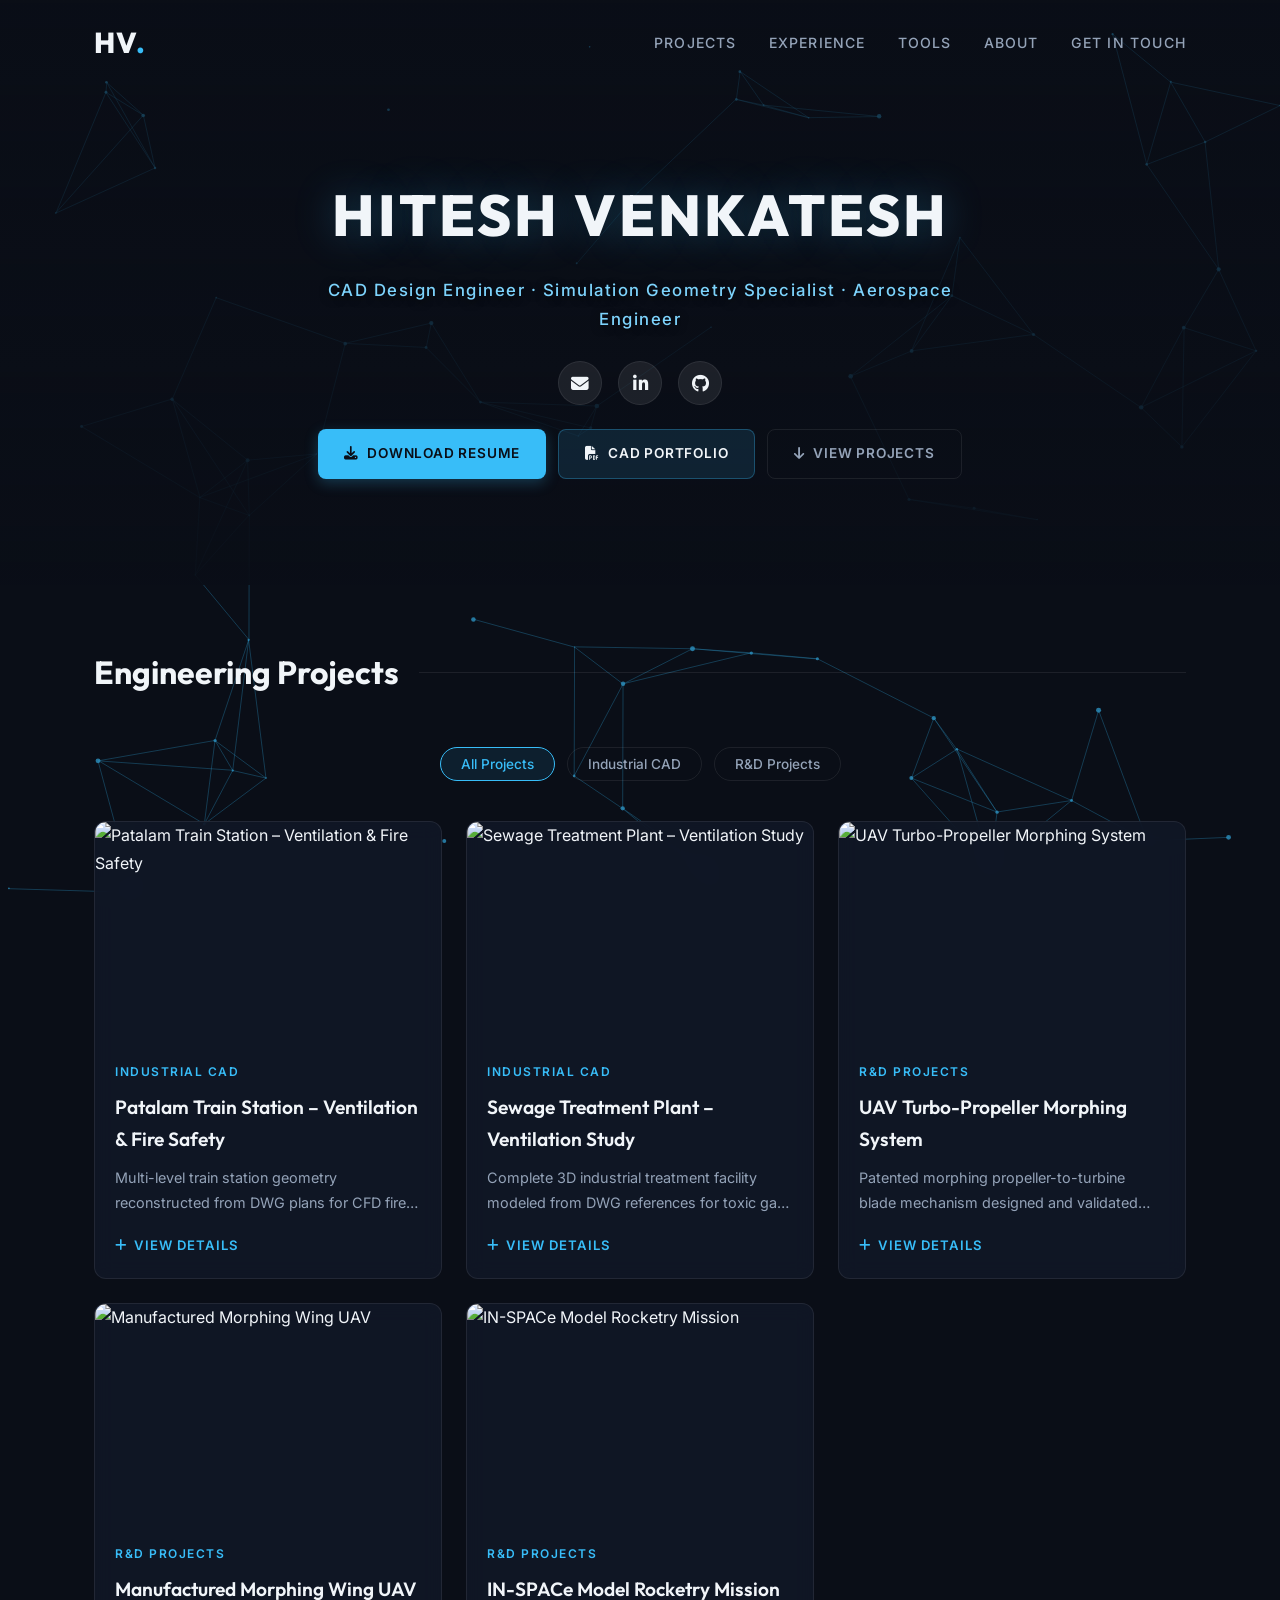
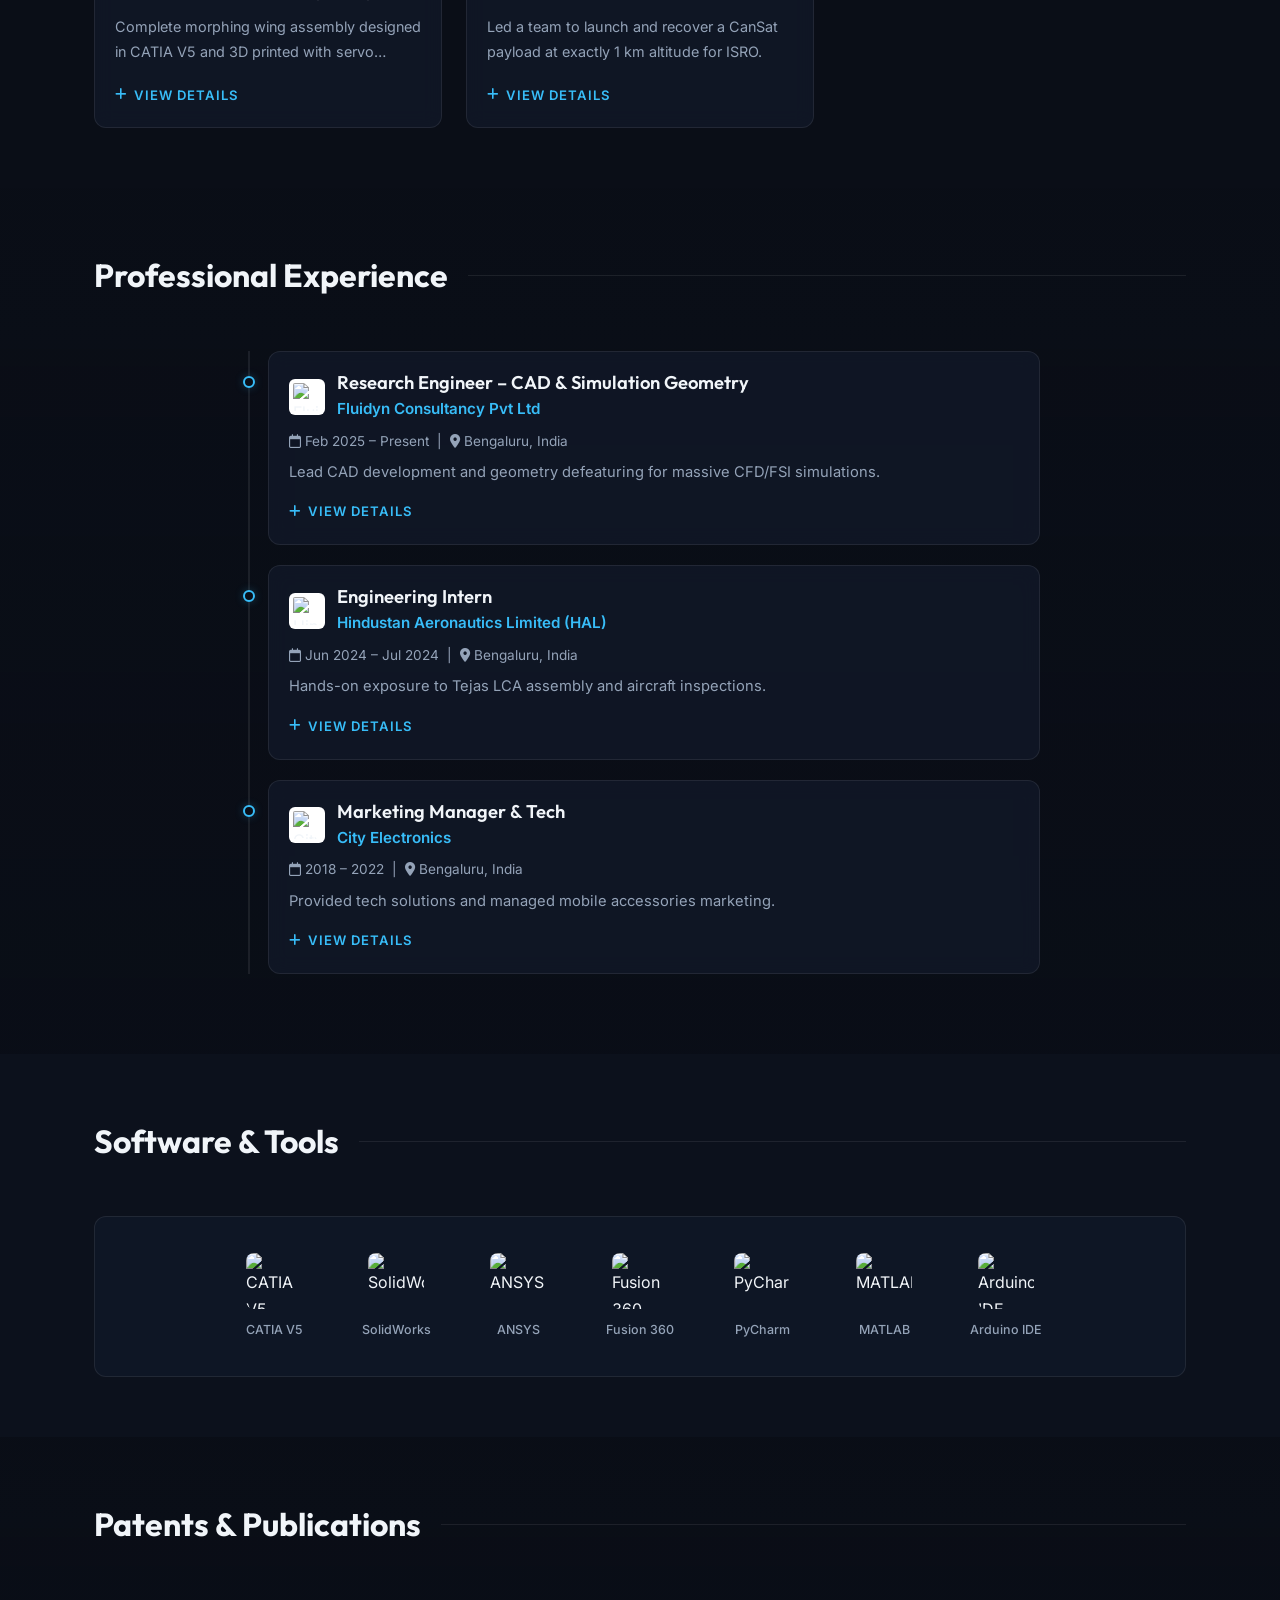
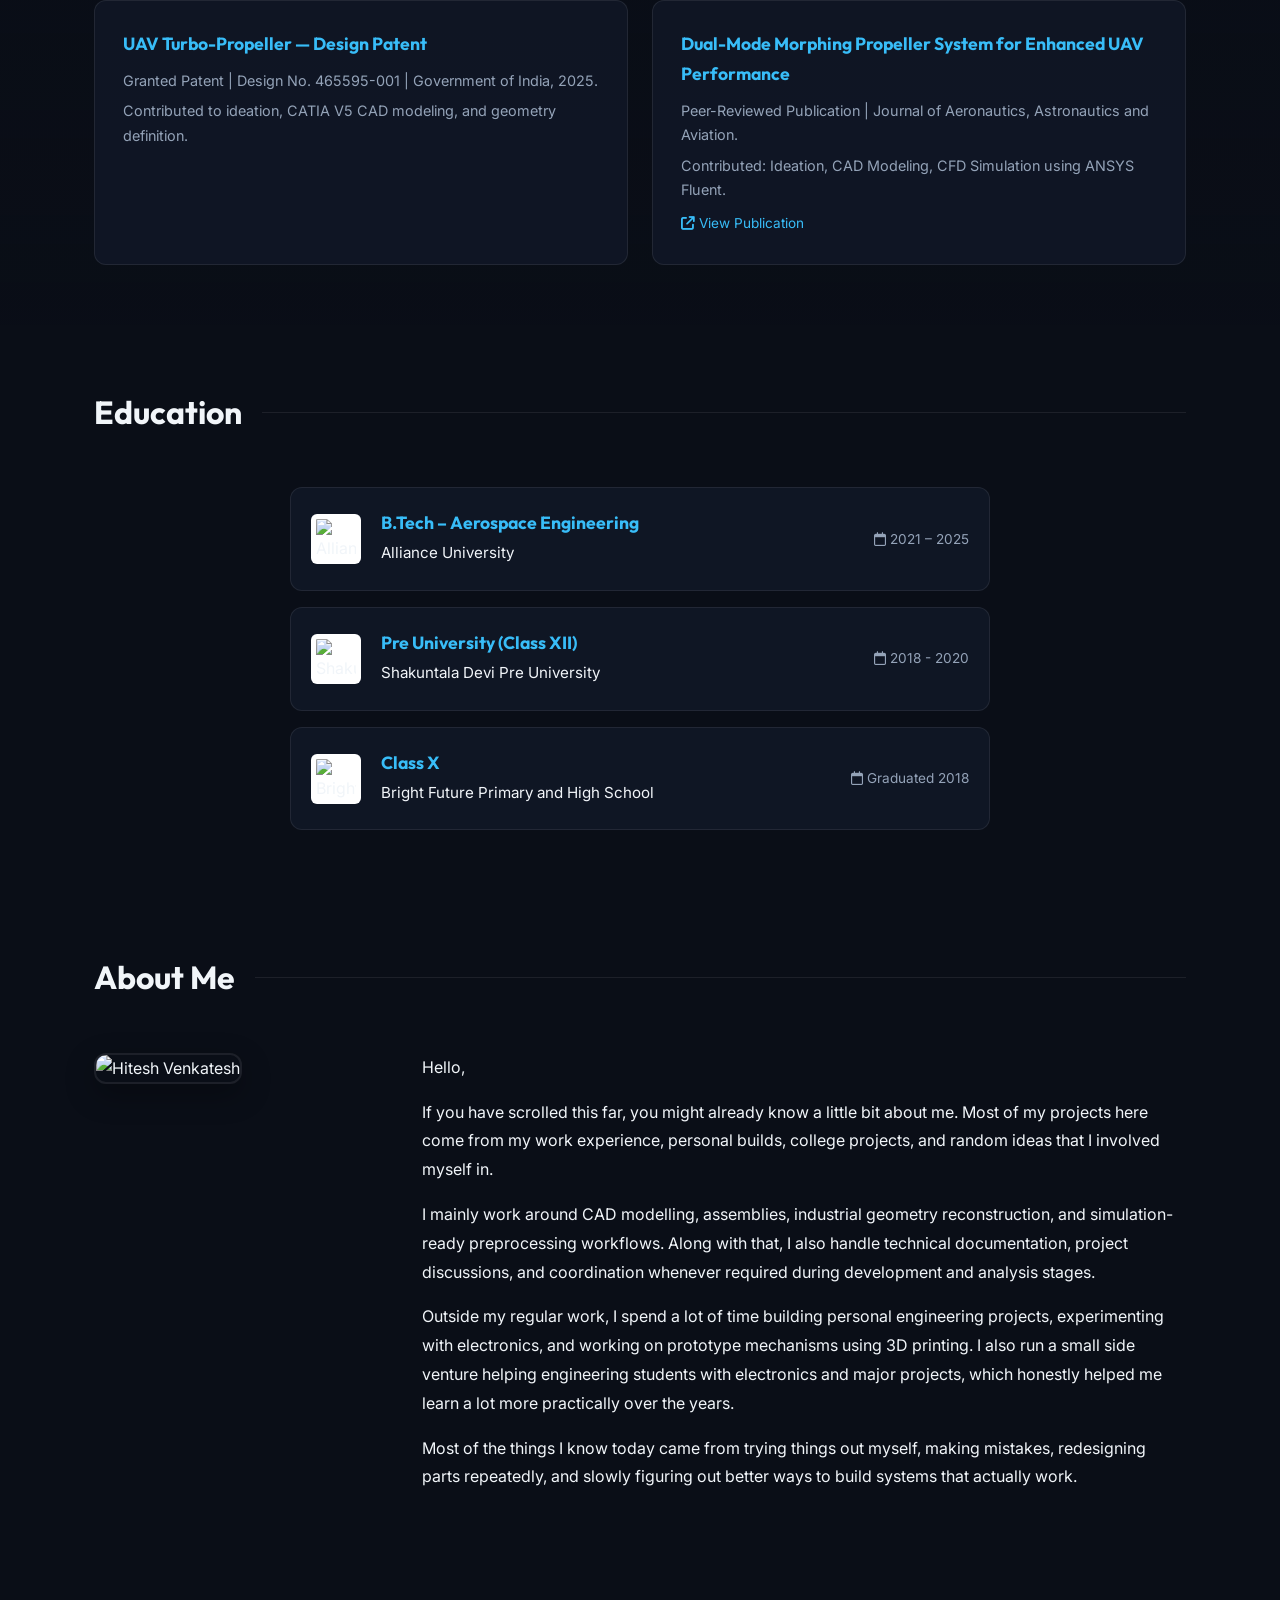
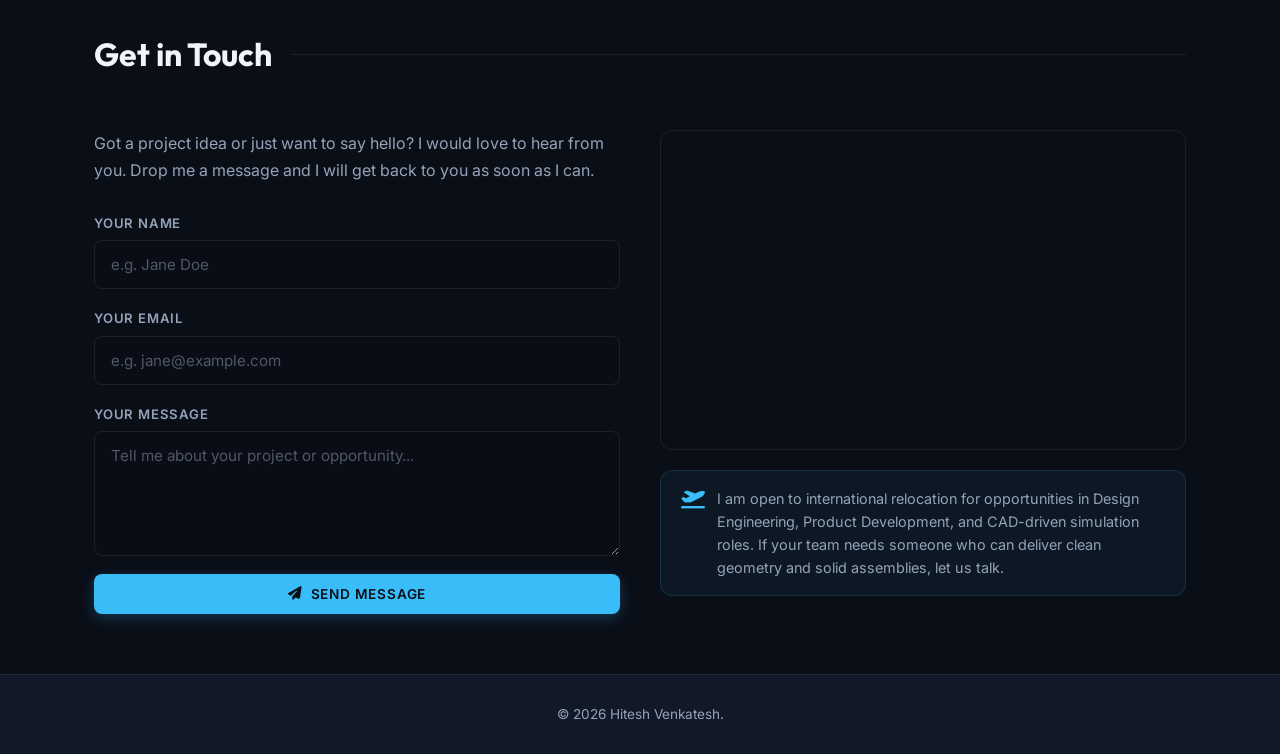
==== cad-designer/index.html @ 83f5efe5 "Add files via upload" ====
<!DOCTYPE html>
<html lang="en">

<head>
    <meta charset="UTF-8">
    <meta name="viewport" content="width=device-width, initial-scale=1.0">
    <title>Hitesh Venkatesh | CAD Design Engineer Portfolio</title>
    <meta name="description"
        content="Portfolio of Hitesh Venkatesh — CAD Design Engineer specializing in simulation-ready geometry, CATIA V5 assembly modeling, and industrial CFD preparation.">
    <link rel="preconnect" href="https://fonts.googleapis.com">
    <link rel="preconnect" href="https://fonts.gstatic.com" crossorigin>
    <link
        href="https://fonts.googleapis.com/css2?family=Inter:wght@300;400;500;600;700;800&family=Outfit:wght@400;500;600;700;800&display=swap"
        rel="stylesheet">
    <link rel="stylesheet" href="https://cdnjs.cloudflare.com/ajax/libs/font-awesome/6.5.1/css/all.min.css">
    <link rel="stylesheet" href="css/styles.css?v=4">
</head>

<body>
    <canvas id="particles-canvas"
        style="position: fixed; top: 0; left: 0; width: 100%; height: 100%; z-index: 0; pointer-events: none;"></canvas>

    <!-- ═══════════════ NAVIGATION ═══════════════ -->
    <nav class="navbar" id="navbar">
        <div class="nav-container">
            <a href="#" class="logo">HV<span class="logo-dot">.</span></a>
            <ul class="nav-links" id="nav-links">
                <li><a href="#projects">Projects</a></li>
                <li><a href="#experience">Experience</a></li>
                <li><a href="#tools">Tools</a></li>
                <li><a href="#about">About</a></li>
                <li><a href="#contact">Get in Touch</a></li>
            </ul>
            <button class="hamburger" id="hamburger" aria-label="Toggle navigation">
                <span></span>
                <span></span>
                <span></span>
            </button>
        </div>
    </nav>

    <!-- ═══════════════ HERO SECTION ═══════════════ -->
    <header class="hero" id="hero">
        <div class="hero-overlay"></div>
        <div class="hero-content">
            <h1 id="hero-name" class="hero-name">HITESH VENKATESH</h1>
            <p id="hero-roles" class="hero-roles"></p>

            <!-- Social Icon Buttons -->
            <div class="hero-icons">
                <a id="icon-email" href="#" class="icon-btn" title="Email me" aria-label="Send email">
                    <i class="fa-solid fa-envelope"></i>
                </a>
                <a id="icon-linkedin" href="#" target="_blank" class="icon-btn" title="LinkedIn"
                    aria-label="LinkedIn profile">
                    <i class="fa-brands fa-linkedin-in"></i>
                </a>
                <a id="icon-github" href="#" target="_blank" class="icon-btn" title="GitHub"
                    aria-label="GitHub profile">
                    <i class="fa-brands fa-github"></i>
                </a>
            </div>

            <!-- CTA Buttons -->
            <div class="hero-actions">
                <a id="btn-resume" href="#" target="_blank" class="btn btn-primary">
                    <i class="fa-solid fa-download"></i> Download Resume
                </a>
                <a id="btn-cad-portfolio" href="#" target="_blank" class="btn btn-secondary">
                    <i class="fa-solid fa-file-pdf"></i> CAD Portfolio
                </a>
                <a href="#projects" class="btn btn-ghost">
                    <i class="fa-solid fa-arrow-down"></i> View Projects
                </a>
            </div>
        </div>
    </header>

    <main>

        <!-- ═══════════════ PROJECTS SECTION ═══════════════ -->
        <section id="projects" class="section">
            <div class="container">
                <h2 class="section-heading">
                    <span class="heading-text">Engineering Projects</span>
                    <span class="heading-line"></span>
                </h2>

                <!-- Filter Buttons -->
                <div class="project-filters">
                    <button class="filter-btn active" data-filter="all">All Projects</button>
                    <button class="filter-btn" data-filter="Industrial CAD">Industrial CAD</button>
                    <button class="filter-btn" data-filter="R&D Projects">R&D Projects</button>
                </div>

                <div id="projects-grid" class="projects-grid">
                    <!-- Dynamically populated -->
                </div>
            </div>
        </section>

        <!-- ═══════════════ EXPERIENCE SECTION ═══════════════ -->
        <section id="experience" class="section parallax-section">
            <div class="parallax-overlay"></div>
            <div class="container relative-z">
                <h2 class="section-heading">
                    <span class="heading-text">Professional Experience</span>
                    <span class="heading-line"></span>
                </h2>
                <div id="experience-container" class="experience-list">
                    <!-- Dynamically populated -->
                </div>
            </div>
        </section>

        <!-- ═══════════════ SOFTWARE & TOOLS SECTION ═══════════════ -->
        <section id="tools" class="section section-alt">
            <div class="container">
                <h2 class="section-heading">
                    <span class="heading-text">Software & Tools</span>
                    <span class="heading-line"></span>
                </h2>
                <div id="tools-container" class="tools-bar">
                    <!-- Dynamically populated -->
                </div>
            </div>
        </section>

        <!-- ═══════════════ PATENTS SECTION ═══════════════ -->
        <section id="patents" class="section parallax-section">
            <div class="parallax-overlay"></div>
            <div class="container relative-z">
                <h2 class="section-heading">
                    <span class="heading-text">Patents & Publications</span>
                    <span class="heading-line"></span>
                </h2>
                <div id="patents-container" class="patents-grid">
                    <!-- Dynamically populated -->
                </div>
            </div>
        </section>



        <!-- ═══════════════ EDUCATION SECTION ═══════════════ -->
        <section id="education" class="section">
            <div class="container">
                <h2 class="section-heading">
                    <span class="heading-text">Education</span>
                    <span class="heading-line"></span>
                </h2>
                <div id="education-container" class="education-list">
                    <!-- Dynamically populated -->
                </div>
            </div>
        </section>

        <!-- ═══════════════ ABOUT ME SECTION ═══════════════ -->
        <section id="about" class="section parallax-section">
            <div class="parallax-overlay translucent-overlay"></div>
            <div class="container relative-z">
                <h2 class="section-heading">
                    <span class="heading-text">About Me</span>
                    <span class="heading-line"></span>
                </h2>
                <div class="about-grid">
                    <div class="about-image">
                        <img id="about-img" src="" alt="Hitesh Venkatesh">
                    </div>
                    <div class="about-text" id="about-text">
                        <!-- Dynamically populated -->
                    </div>
                </div>
            </div>
        </section>

        <!-- ═══════════════ GET IN TOUCH SECTION ═══════════════ -->
        <section id="contact" class="section">
            <div class="container">
                <h2 class="section-heading">
                    <span class="heading-text">Get in Touch</span>
                    <span class="heading-line"></span>
                </h2>
                <div class="contact-grid">
                    <!-- Left: Contact Form -->
                    <div class="contact-form-wrapper">
                        <p class="contact-intro">Got a project idea or just want to say hello? I would love to hear from
                            you. Drop me a message and I will get back to you as soon as I can.</p>
                        <form id="contact-form" class="contact-form" action="mailto:hitesh.v.hitu@gmail.com"
                            method="POST" enctype="text/plain">
                            <div class="form-group">
                                <label for="contact-name">Your Name</label>
                                <input type="text" id="contact-name" name="name" placeholder="e.g. Jane Doe" required>
                            </div>
                            <div class="form-group">
                                <label for="contact-email">Your Email</label>
                                <input type="email" id="contact-email" name="email" placeholder="e.g. jane@example.com"
                                    required>
                            </div>
                            <div class="form-group">
                                <label for="contact-message">Your Message</label>
                                <textarea id="contact-message" name="message" rows="5"
                                    placeholder="Tell me about your project or opportunity..." required></textarea>
                            </div>
                            <button type="submit" class="btn btn-primary btn-full" id="send-message-btn">
                                <i class="fa-solid fa-paper-plane"></i> Send Message
                            </button>
                        </form>
                    </div>

                    <!-- Right: Google Maps + Relocation Note -->
                    <div class="contact-map-wrapper">
                        <div class="map-container">
                            <iframe
                                src="https://www.google.com/maps/embed?pb=!1m18!1m12!1m3!1d124415.71962381284!2d77.5100062!3d12.9715987!2m3!1f0!2f0!3f0!3m2!1i1024!2i768!4f13.1!3m3!1m2!1s0x3bae1670c9b44e6d%3A0xf8dfc3e8517e4fe0!2sBengaluru%2C%20Karnataka!5e0!3m2!1sen!2sin!4v1700000000000!5m2!1sen!2sin"
                                width="100%" height="100%" style="border:0;" allowfullscreen="" loading="lazy"
                                referrerpolicy="no-referrer-when-downgrade" title="Location - Bengaluru, India">
                            </iframe>
                        </div>
                        <div class="relocation-note">
                            <i class="fa-solid fa-plane-departure"></i>
                            <p>I am open to international relocation for opportunities in Design Engineering, Product
                                Development, and CAD-driven simulation roles. If your team needs someone who can deliver
                                clean geometry and solid assemblies, let us talk.</p>
                        </div>
                    </div>
                </div>
            </div>
        </section>
    </main>

    <!-- ═══════════════ FOOTER ═══════════════ -->
    <footer>
        <div class="container footer-inner">
            <p>&copy; <span id="current-year"></span> Hitesh Venkatesh.</p>
        </div>
    </footer>

    <!-- ═══════════════ PROJECT MODAL ═══════════════ -->
    <div id="project-modal" class="modal">
        <div class="modal-content">
            <button class="modal-close" id="modal-close" aria-label="Close modal">&times;</button>
            <div id="modal-body">
                <!-- Dynamically populated -->
            </div>
        </div>
    </div>

    <!-- ═══════════════ VIDEO PLAYER MODAL ═══════════════ -->
    <div id="video-player-modal" class="modal" style="z-index: 3000;">
        <div class="modal-content" style="padding: 0; background: transparent; border: none; max-width: 1000px; box-shadow: none;">
            <button class="modal-close" id="video-modal-close" aria-label="Close video" style="top: -40px; right: 0; color: #fff; z-index: 100;">&times;</button>
            <div style="position: relative; width: 100%; border-radius: 12px; overflow: hidden; background: #000; box-shadow: 0 25px 50px rgba(0,0,0,0.5);">
                <div id="video-caption-overlay" style="position: absolute; top: 0; left: 0; width: 100%; padding: 20px; background: linear-gradient(180deg, rgba(0,0,0,0.8) 0%, transparent 100%); color: #fff; font-family: var(--font-heading); font-size: 1.1rem; z-index: 10; text-align: center; pointer-events: none;"></div>
                <div id="video-modal-body" style="position: relative; width: 100%; padding-bottom: 56.25%;">
                    <!-- Dynamically populated iframe -->
                </div>
            </div>
        </div>
    </div>

    <!-- Scripts -->
    <script src="js/data.js?v=4"></script>
    <script src="js/animation.js?v=4"></script>
    <script src="js/app.js?v=4"></script>
</body>

</html>
---- cad-designer/css/styles.css ----
:root {
    --bg-primary: #0a0e17;
    --bg-secondary: #111827;
    --bg-card: rgba(17, 24, 39, 0.85);
    --border: rgba(255, 255, 255, 0.08);
    --border-hover: rgba(56, 189, 248, 0.4);
    --accent: #38bdf8;
    --accent-light: #7dd3fc;
    --accent-glow: rgba(56, 189, 248, 0.25);
    --text-primary: #f1f5f9;
    --text-secondary: #94a3b8;
    --font-heading: 'Outfit', sans-serif;
    --font-body: 'Inter', sans-serif;
    --radius: 12px;
    --transition: all 0.3s cubic-bezier(0.25, 0.8, 0.25, 1);
}

*, *::before, *::after { margin: 0; padding: 0; box-sizing: border-box; }
html { scroll-behavior: smooth; }

body {
    background: var(--bg-primary);
    color: var(--text-primary);
    font-family: var(--font-body);
    line-height: 1.7;
    overflow-x: hidden;
}

.container { max-width: 1140px; margin: 0 auto; padding: 0 24px; }

/* ── NAVBAR ── */
.navbar {
    position: fixed; top: 0; width: 100%; z-index: 1000;
    padding: 18px 0; transition: var(--transition);
}
.navbar.scrolled {
    background: rgba(10, 14, 23, 0.92);
    backdrop-filter: blur(14px);
    border-bottom: 1px solid var(--border);
    padding: 12px 0;
}
.nav-container {
    display: flex; justify-content: space-between; align-items: center;
    max-width: 1140px; margin: 0 auto; padding: 0 24px;
}
.logo {
    font-family: var(--font-heading); font-size: 1.8rem; font-weight: 800;
    color: var(--text-primary); text-decoration: none; letter-spacing: 1px;
}
.logo-dot { color: var(--accent); }
.nav-links {
    display: flex; list-style: none; gap: 32px;
}
.nav-links a {
    color: var(--text-secondary); text-decoration: none; font-size: 0.88rem;
    font-weight: 500; text-transform: uppercase; letter-spacing: 1.2px;
    transition: var(--transition); position: relative;
}
.nav-links a::after {
    content: ''; position: absolute; bottom: -4px; left: 0;
    width: 0; height: 2px; background: var(--accent); transition: var(--transition);
}
.nav-links a:hover { color: var(--accent); }
.nav-links a:hover::after { width: 100%; }

.hamburger {
    display: none; cursor: pointer; background: none; border: none;
    width: 28px; height: 20px; position: relative; z-index: 1001;
}
.hamburger span {
    display: block; width: 100%; height: 2px; background: var(--text-primary);
    position: absolute; left: 0; transition: var(--transition);
}
.hamburger span:nth-child(1) { top: 0; }
.hamburger span:nth-child(2) { top: 50%; transform: translateY(-50%); }
.hamburger span:nth-child(3) { bottom: 0; }
.hamburger.active span:nth-child(1) { top: 50%; transform: translateY(-50%) rotate(45deg); }
.hamburger.active span:nth-child(2) { opacity: 0; }
.hamburger.active span:nth-child(3) { bottom: 50%; transform: translateY(50%) rotate(-45deg); }

/* ── HERO ── */
.hero {
    min-height: 65vh; display: flex; align-items: center; justify-content: center;
    text-align: center; position: relative; padding-top: 60px;
    background-size: cover; background-position: center; background-attachment: fixed;
}
.hero-overlay {
    position: absolute; inset: 0;
    background: linear-gradient(180deg, rgba(10,14,23,0.5) 0%, rgba(10,14,23,0.95) 100%);
    z-index: 1;
}
.hero-content {
    position: relative; z-index: 10; max-width: 720px; padding: 0 24px;
}
.hero-name {
    font-family: var(--font-heading); font-size: 3.6rem; font-weight: 800;
    letter-spacing: 3px; margin-bottom: 12px;
    text-shadow: 0 0 40px rgba(56, 189, 248, 0.3);
}
.hero-roles {
    font-size: 1.05rem; color: var(--accent-light); font-weight: 500;
    letter-spacing: 1.5px; margin-bottom: 28px;
    text-shadow: 0 2px 8px rgba(0,0,0,0.6);
}

/* Hero Icon Buttons */
.hero-icons { display: flex; justify-content: center; gap: 16px; margin-bottom: 24px; }
.icon-btn {
    width: 44px; height: 44px; border-radius: 50%;
    display: flex; align-items: center; justify-content: center;
    background: rgba(255,255,255,0.08); border: 1px solid var(--border);
    color: var(--text-primary); font-size: 1.1rem;
    text-decoration: none; transition: var(--transition);
}
.icon-btn:hover {
    background: var(--accent); color: var(--bg-primary);
    border-color: var(--accent); transform: translateY(-3px);
    box-shadow: 0 8px 20px var(--accent-glow);
}

/* Hero CTA Buttons */
.hero-actions { display: flex; justify-content: center; gap: 12px; flex-wrap: wrap; }

.btn {
    display: inline-flex; align-items: center; gap: 8px;
    padding: 12px 26px; border-radius: 8px; font-family: var(--font-body);
    font-size: 0.85rem; font-weight: 600; text-decoration: none;
    text-transform: uppercase; letter-spacing: 0.8px;
    transition: var(--transition); cursor: pointer; border: none;
}
.btn-primary {
    background: var(--accent); color: var(--bg-primary);
    box-shadow: 0 4px 14px var(--accent-glow);
}
.btn-primary:hover {
    background: var(--accent-light); transform: translateY(-2px);
    box-shadow: 0 8px 24px var(--accent-glow);
}
.btn-secondary {
    background: rgba(56,189,248,0.12); color: var(--text-primary);
    border: 1px solid rgba(56,189,248,0.3);
}
.btn-secondary:hover {
    background: rgba(56,189,248,0.25); border-color: var(--accent);
    transform: translateY(-2px);
}
.btn-ghost {
    background: transparent; color: var(--text-secondary);
    border: 1px solid var(--border);
}
.btn-ghost:hover {
    border-color: var(--accent); color: var(--accent);
    transform: translateY(-2px);
}
.btn-full { width: 100%; justify-content: center; }

/* ── SECTIONS ── */
.section { padding: 60px 0; position: relative; }
.section-alt { background: rgba(17, 24, 39, 0.4); }

.parallax-section {
    background-size: cover;
    background-position: center;
    background-attachment: fixed;
}
.parallax-overlay {
    position: absolute; inset: 0;
    background: linear-gradient(180deg, rgba(10,14,23,0.75) 0%, rgba(10,14,23,0.95) 100%);
    z-index: 1;
}
.translucent-overlay {
    background: linear-gradient(180deg, rgba(10,14,23,0.3) 0%, rgba(10,14,23,0.8) 100%);
}
.relative-z {
    position: relative; z-index: 10;
}

.section-heading {
    display: flex; align-items: center; gap: 20px;
    margin-bottom: 48px; font-family: var(--font-heading);
}
.heading-text {
    font-size: 2rem; font-weight: 700; white-space: nowrap;
    color: var(--text-primary);
}
.heading-line {
    flex: 1; height: 1px; background: var(--border);
}

.sub-heading {
    font-family: var(--font-heading); font-size: 1.3rem; font-weight: 600;
    margin: 48px 0 24px; color: var(--text-secondary);
}

/* ── PROJECTS ── */
.project-filters {
    display: flex; justify-content: center; gap: 12px;
    margin-bottom: 40px; flex-wrap: wrap;
}
.filter-btn {
    background: transparent; border: 1px solid var(--border);
    color: var(--text-secondary); padding: 8px 20px; border-radius: 24px;
    cursor: pointer; transition: var(--transition);
    font-family: var(--font-body); font-size: 0.85rem; font-weight: 500;
}
.filter-btn.active, .filter-btn:hover {
    background: rgba(56,189,248,0.1); border-color: var(--accent);
    color: var(--accent);
}

.projects-grid {
    display: grid; grid-template-columns: repeat(auto-fill, minmax(340px, 1fr));
    gap: 24px;
}

.project-card {
    background: var(--bg-card); backdrop-filter: blur(10px);
    border: 1px solid var(--border); border-radius: var(--radius);
    overflow: hidden; cursor: pointer; transition: var(--transition);
}
.project-card:hover {
    transform: translateY(-8px); border-color: var(--border-hover);
    box-shadow: 0 20px 40px rgba(0,0,0,0.3);
}
.project-thumb {
    width: 100%; height: 220px; overflow: hidden;
}
.project-thumb img {
    width: 100%; height: 100%; object-fit: cover;
    transition: transform 0.5s ease;
}
.project-card:hover .project-thumb img { transform: scale(1.08); }

.project-info { padding: 20px; }
.project-category {
    font-size: 0.75rem; color: var(--accent); text-transform: uppercase;
    letter-spacing: 1.5px; font-weight: 600; margin-bottom: 8px;
}
.project-title {
    font-family: var(--font-heading); font-size: 1.2rem; font-weight: 600;
    margin-bottom: 10px; color: var(--text-primary);
}
.project-short-desc {
    font-size: 0.9rem; color: var(--text-secondary); margin-bottom: 16px;
    display: -webkit-box; -webkit-line-clamp: 2;
    -webkit-box-orient: vertical; overflow: hidden;
}
.project-view-btn {
    display: inline-flex; align-items: center; gap: 6px;
    color: var(--accent); font-size: 0.82rem; font-weight: 600;
    text-transform: uppercase; letter-spacing: 1px;
    transition: var(--transition);
}
.project-card:hover .project-view-btn { gap: 10px; }

/* ── EXPERIENCE ── */
.experience-list { max-width: 800px; margin: 0 auto; position: relative; padding-left: 28px; }
.experience-list::before {
    content: ''; position: absolute; left: 8px; top: 0;
    height: 100%; width: 2px; background: var(--border);
}

.exp-item {
    position: relative; margin-bottom: 20px;
    background: var(--bg-card); backdrop-filter: blur(10px);
    border: 1px solid var(--border); border-radius: var(--radius);
    padding: 20px; transition: var(--transition);
}
.exp-item:hover { border-color: var(--border-hover); }
.exp-item::before {
    content: ''; position: absolute; left: -26px; top: 24px;
    width: 12px; height: 12px; border-radius: 50%;
    background: var(--bg-primary); border: 2px solid var(--accent);
    box-shadow: 0 0 8px var(--accent-glow);
}

.exp-header { display: flex; align-items: center; gap: 12px; margin-bottom: 8px; }
.exp-logo {
    width: 36px; height: 36px; border-radius: 6px; object-fit: contain;
    background: #fff; padding: 3px; border: 1px solid var(--border); flex-shrink: 0;
}
.exp-role {
    font-family: var(--font-heading); font-size: 1.15rem; font-weight: 600;
    color: var(--text-primary); margin-bottom: 2px; line-height: 1.2;
}
.exp-company { color: var(--accent); font-weight: 600; font-size: 0.95rem; }
.exp-meta {
    font-size: 0.85rem; color: var(--text-secondary); margin-bottom: 8px;
}
.exp-desc {
    font-size: 0.92rem; color: var(--text-secondary); line-height: 1.6;
    margin-bottom: 8px;
    display: -webkit-box; -webkit-line-clamp: 2;
    -webkit-box-orient: vertical; overflow: hidden;
}
.exp-view-btn {
    display: inline-flex; align-items: center; gap: 6px;
    color: var(--accent); font-size: 0.82rem; font-weight: 600;
    text-transform: uppercase; letter-spacing: 1px;
    transition: var(--transition); cursor: pointer;
    margin-top: 8px;
}
.exp-item:hover .exp-view-btn { gap: 10px; }
.exp-responsibilities { list-style: none; }
.exp-responsibilities li {
    position: relative; padding-left: 18px; margin-bottom: 6px;
    font-size: 0.88rem; color: var(--text-secondary);
}
.exp-responsibilities li::before {
    content: '▹'; position: absolute; left: 0; color: var(--accent);
}

/* ── PATENTS ── */
.patents-grid {
    display: grid; grid-template-columns: repeat(auto-fit, minmax(320px, 1fr));
    gap: 24px;
}
.patent-card {
    background: var(--bg-card); border: 1px solid var(--border);
    border-radius: var(--radius); padding: 28px; transition: var(--transition);
}
.patent-card:hover { border-color: var(--border-hover); }
.patent-card h3 {
    font-family: var(--font-heading); font-size: 1.1rem;
    color: var(--accent); margin-bottom: 10px;
}
.patent-card h3 i { margin-right: 8px; }
.patent-card p { font-size: 0.9rem; color: var(--text-secondary); margin-bottom: 6px; }
.patent-card a { color: var(--accent); text-decoration: none; font-size: 0.85rem; }
.patent-card a:hover { text-decoration: underline; }

/* ── SKILLS ── */
.skills-grid {
    display: grid; grid-template-columns: repeat(auto-fit, minmax(260px, 1fr));
    gap: 20px;
}
.skill-category {
    background: var(--bg-card); border: 1px solid var(--border);
    border-radius: var(--radius); padding: 24px; transition: var(--transition);
}
.skill-category:hover { border-color: var(--border-hover); }
.skill-category h3 {
    font-family: var(--font-heading); font-size: 1.05rem;
    color: var(--text-primary); margin-bottom: 14px;
    padding-bottom: 10px; border-bottom: 1px solid var(--border);
}
.skill-category h3 i { color: var(--accent); margin-right: 8px; }
.skill-tags { display: flex; flex-wrap: wrap; gap: 8px; }
.skill-tag {
    background: rgba(56,189,248,0.06); border: 1px solid rgba(56,189,248,0.15);
    color: var(--text-secondary); padding: 5px 14px; border-radius: 20px;
    font-size: 0.82rem; transition: var(--transition);
}
.skill-tag:hover { background: rgba(56,189,248,0.15); color: var(--accent); }

/* Tools Bar */
.tools-bar {
    display: flex; flex-wrap: wrap; justify-content: center; gap: 32px;
    background: var(--bg-card); border: 1px solid var(--border);
    border-radius: var(--radius); padding: 36px;
}
.tool-item {
    display: flex; flex-direction: column; align-items: center;
    gap: 10px; width: 90px; transition: var(--transition);
}
.tool-item:hover { transform: translateY(-4px); }
.tool-item img {
    width: 56px; height: 56px; object-fit: contain; border-radius: 8px;
}
.tool-item span {
    font-size: 0.78rem; color: var(--text-secondary); text-align: center;
    font-weight: 500;
}

/* ── EDUCATION ── */
.education-list {
    display: flex; flex-direction: column; gap: 16px;
    max-width: 700px; margin: 0 auto;
}
.education-card {
    background: var(--bg-card); border: 1px solid var(--border);
    border-radius: var(--radius); padding: 20px; text-align: left;
    transition: var(--transition);
    display: flex; align-items: center; gap: 20px;
}
.education-card:hover { border-color: var(--border-hover); }
.education-card .edu-logo {
    width: 50px; height: 50px; object-fit: contain; border-radius: 6px;
    background: #fff; padding: 4px; flex-shrink: 0;
    border: 1px solid var(--border);
}
.education-card-content { flex: 1; }
.education-card h3 {
    font-family: var(--font-heading); font-size: 1.1rem;
    color: var(--accent); margin-bottom: 2px;
}
.education-card .edu-uni { font-size: 0.95rem; color: var(--text-primary); margin-bottom: 4px; }
.education-card .edu-meta { color: var(--text-secondary); font-size: 0.85rem; text-align: right; }

@media (max-width: 600px) {
    .education-card { flex-direction: column; align-items: flex-start; gap: 12px; }
    .education-card .edu-meta { text-align: left; }
}

/* ── ABOUT ── */
.about-grid {
    display: grid; grid-template-columns: 280px 1fr;
    gap: 48px; align-items: start;
}
.about-image img {
    width: 100%; border-radius: var(--radius);
    border: 2px solid var(--border);
    box-shadow: 0 10px 30px rgba(0,0,0,0.3);
}
.about-text p {
    font-size: 1rem; color: var(--text-primary); line-height: 1.8;
    margin-bottom: 16px;
}

/* ── CONTACT / GET IN TOUCH ── */
.contact-grid {
    display: grid; grid-template-columns: 1fr 1fr; gap: 40px;
}
.contact-intro {
    font-size: 1rem; color: var(--text-secondary); margin-bottom: 28px; line-height: 1.7;
}
.contact-form { display: flex; flex-direction: column; gap: 18px; }
.form-group { display: flex; flex-direction: column; gap: 6px; }
.form-group label {
    font-size: 0.82rem; font-weight: 600; color: var(--text-secondary);
    text-transform: uppercase; letter-spacing: 0.8px;
}
.contact-form input, .contact-form textarea {
    width: 100%; padding: 14px 16px; background: rgba(10,14,23,0.8);
    border: 1px solid var(--border); border-radius: 8px;
    color: var(--text-primary); font-family: var(--font-body); font-size: 0.95rem;
    transition: var(--transition);
}
.contact-form input:focus, .contact-form textarea:focus {
    outline: none; border-color: var(--accent);
    box-shadow: 0 0 0 3px var(--accent-glow);
}
.contact-form input::placeholder, .contact-form textarea::placeholder {
    color: rgba(148, 163, 184, 0.5);
}

.map-container {
    width: 100%; height: 320px; border-radius: var(--radius);
    overflow: hidden; border: 1px solid var(--border);
}
.map-container iframe { width: 100%; height: 100%; }
.relocation-note {
    display: flex; align-items: flex-start; gap: 12px;
    margin-top: 20px; padding: 16px 20px;
    background: rgba(56,189,248,0.06); border: 1px solid rgba(56,189,248,0.15);
    border-radius: var(--radius);
}
.relocation-note i { color: var(--accent); font-size: 1.2rem; margin-top: 3px; flex-shrink: 0; }
.relocation-note p { font-size: 0.9rem; color: var(--text-secondary); line-height: 1.6; }

/* ── FOOTER ── */
footer {
    background: var(--bg-secondary); border-top: 1px solid var(--border);
    padding: 28px 0; text-align: center;
}
footer p { font-size: 0.85rem; color: var(--text-secondary); }

/* ── MODAL ── */
.modal {
    display: none; position: fixed; z-index: 2000; inset: 0;
    background: rgba(10,14,23,0.92); backdrop-filter: blur(8px);
    overflow-y: auto;
}
.modal-content {
    background: var(--bg-secondary); border: 1px solid var(--border);
    border-radius: var(--radius); margin: 4% auto; width: 90%;
    max-width: 900px; padding: 40px; position: relative;
    animation: modalIn 0.35s ease;
}
@keyframes modalIn {
    from { opacity: 0; transform: translateY(-30px); }
    to { opacity: 1; transform: translateY(0); }
}
.modal-close {
    position: absolute; top: 16px; right: 20px;
    background: none; border: none; color: var(--text-secondary);
    font-size: 2rem; cursor: pointer; transition: var(--transition);
    line-height: 1;
}
.modal-close:hover { color: var(--accent); }

.modal-category {
    font-size: 0.75rem; color: var(--accent); text-transform: uppercase;
    letter-spacing: 1.5px; font-weight: 600; margin-bottom: 8px;
}
.modal-title {
    font-family: var(--font-heading); font-size: 1.8rem; font-weight: 700;
    color: var(--text-primary); margin-bottom: 8px;
}
.modal-tools {
    display: flex; flex-wrap: wrap; gap: 8px; margin-bottom: 20px;
}
.modal-tools span {
    background: rgba(56,189,248,0.1); color: var(--accent);
    padding: 4px 12px; border-radius: 12px; font-size: 0.78rem;
}
.modal-desc {
    font-size: 0.95rem; color: var(--text-secondary); line-height: 1.8;
    margin-bottom: 28px;
}
.modal-gallery-heading {
    font-family: var(--font-heading); font-size: 1.1rem;
    color: var(--accent); margin-bottom: 16px;
}
.modal-gallery {
    column-count: 2;
    column-gap: 20px;
    margin: 0 auto;
    width: 85%; /* Reduces overall size by 15-25% */
}
.modal-gallery-item {
    position: relative;
    border-radius: 8px;
    overflow: hidden;
    border: 1px solid var(--border);
    break-inside: avoid;
    margin-bottom: 20px;
    display: inline-block;
    width: 100%;
}
.modal-gallery-item img {
    width: 100%; height: auto; object-fit: contain;
    display: block;
    transition: var(--transition);
}
.modal-gallery-item:hover img {
    transform: scale(1.05);
}
.modal-gallery-caption {
    position: absolute;
    bottom: 0; left: 0; width: 100%;
    background: rgba(10, 14, 23, 0.85);
    backdrop-filter: blur(4px);
    color: var(--text-primary);
    padding: 16px;
    font-size: 0.95rem;
    font-weight: 500;
    text-align: center;
    transform: translateY(100%);
    transition: transform 0.3s ease;
}
.modal-gallery-item:hover .modal-gallery-caption {
    transform: translateY(0);
}

/* ── SCROLL REVEAL ── */
.reveal {
    opacity: 0; transform: translateY(40px);
    transition: opacity 0.7s ease, transform 0.7s ease;
}
.reveal.visible { opacity: 1; transform: translateY(0); }

/* ── RESPONSIVE ── */
@media (max-width: 900px) {
    .about-grid { grid-template-columns: 1fr; }
    .about-image { max-width: 240px; margin: 0 auto; }
    .contact-grid { grid-template-columns: 1fr; }
}

@media (max-width: 768px) {
    .nav-links {
        display: none; flex-direction: column; position: fixed;
        top: 0; right: 0; width: 280px; height: 100vh;
        background: var(--bg-secondary); padding: 80px 32px 32px;
        border-left: 1px solid var(--border); gap: 24px;
    }
    .nav-links.active { display: flex; }
    .hamburger { display: block; }

    .hero-name { font-size: 2.2rem; letter-spacing: 1px; }
    .hero-roles { font-size: 0.88rem; }
    .hero-actions .btn { font-size: 0.75rem; padding: 10px 16px; }

    .section { padding: 64px 0; }
    .heading-text { font-size: 1.6rem; }
    .projects-grid { grid-template-columns: 1fr; }

    .experience-list { padding-left: 28px; }
    .exp-item::before { left: -22px; width: 12px; height: 12px; }

    .modal-content { width: 95%; padding: 24px; margin: 8% auto; }
}
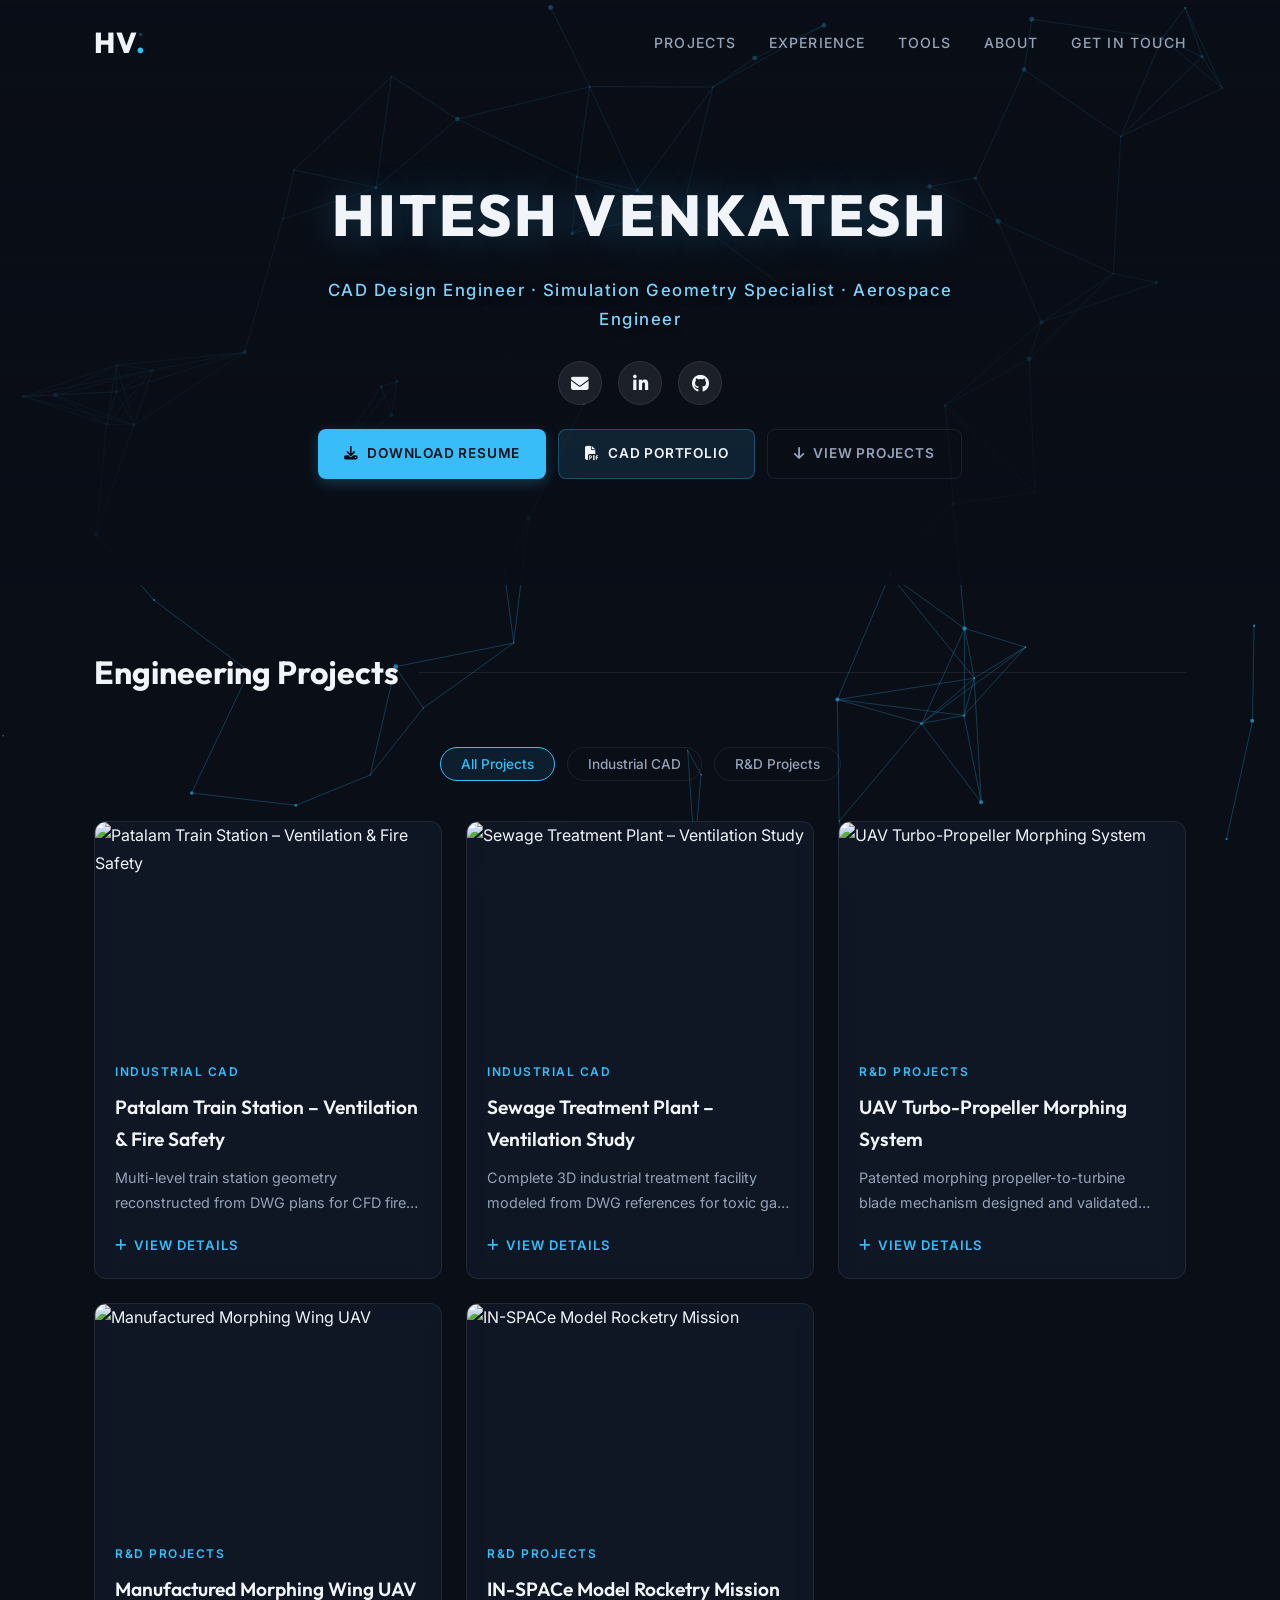
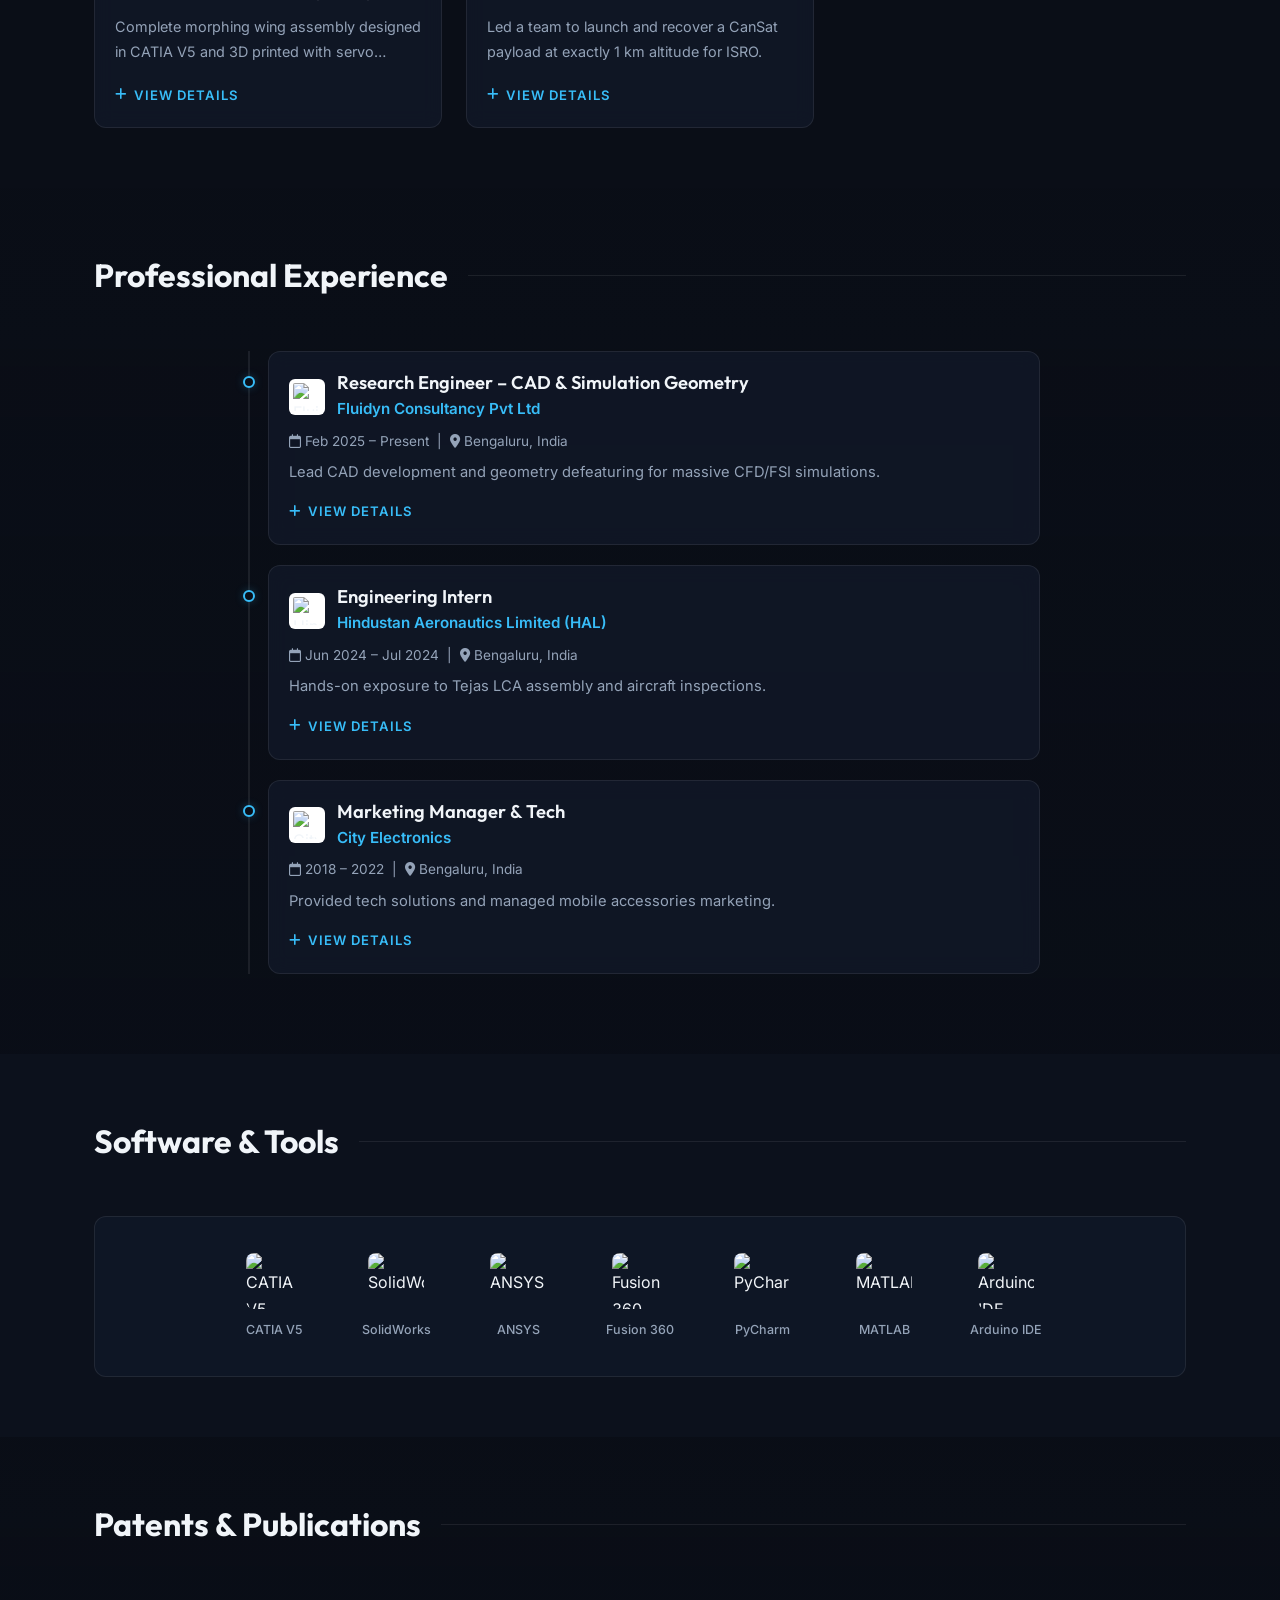
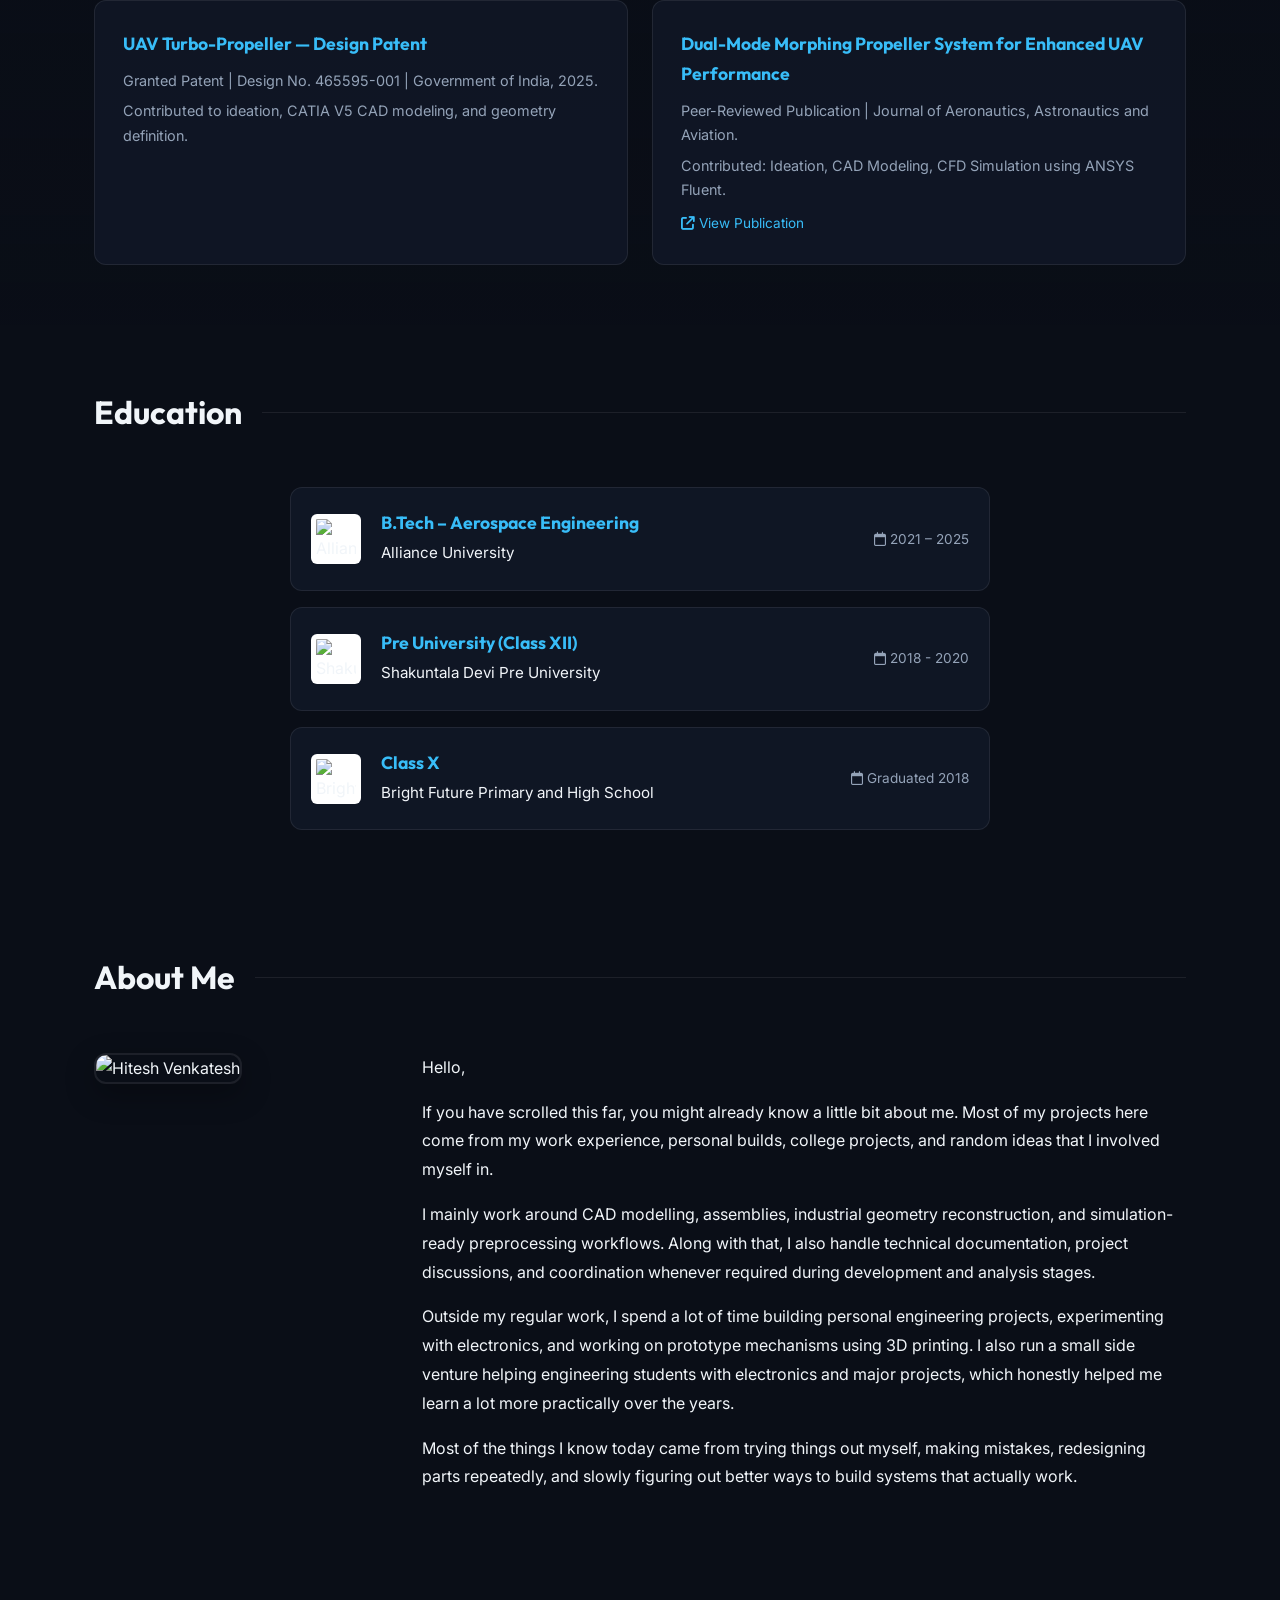
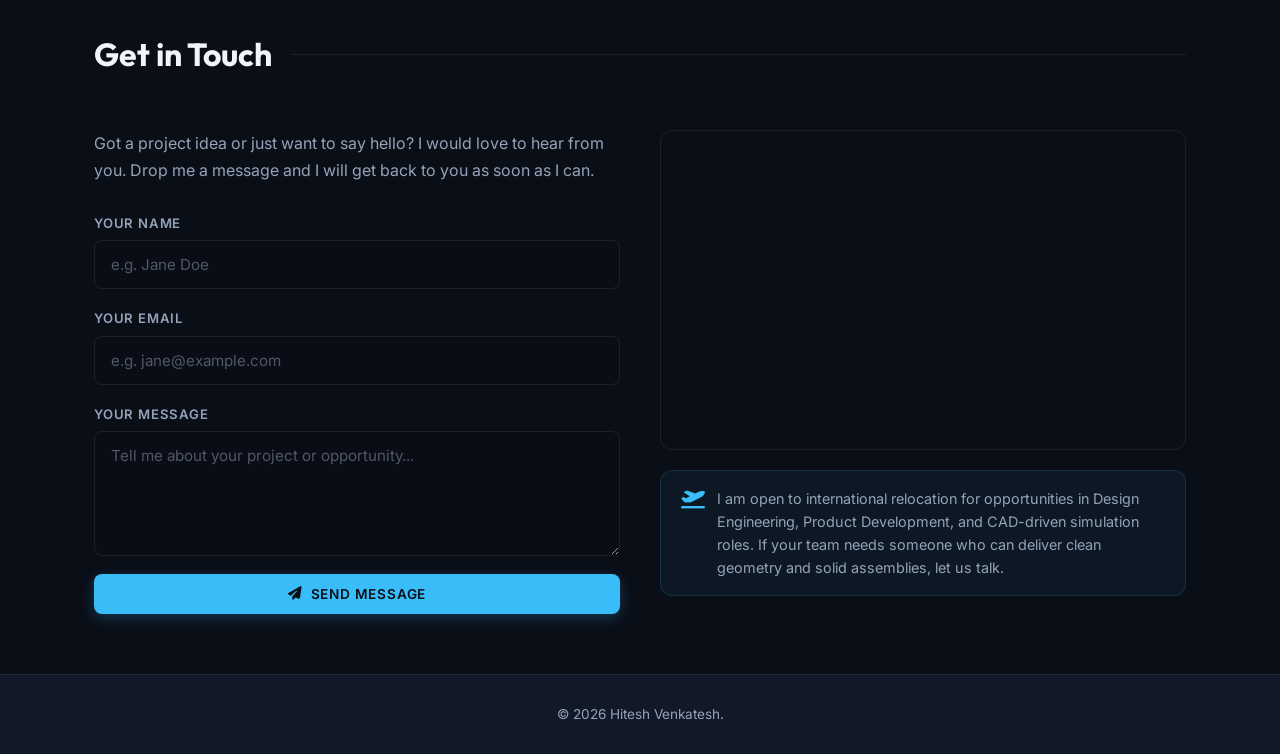
==== commit cd3c6260: "Add files via upload" ====
--- a/cad-designer/index.html
+++ b/cad-designer/index.html
@@ -246,15 +246,15 @@
         </div>
     </div>
 
-    <!-- ═══════════════ VIDEO PLAYER MODAL ═══════════════ -->
-    <div id="video-player-modal" class="modal" style="z-index: 3000;">
-        <div class="modal-content" style="padding: 0; background: transparent; border: none; max-width: 1000px; box-shadow: none;">
-            <button class="modal-close" id="video-modal-close" aria-label="Close video" style="top: -40px; right: 0; color: #fff; z-index: 100;">&times;</button>
-            <div style="position: relative; width: 100%; border-radius: 12px; overflow: hidden; background: #000; box-shadow: 0 25px 50px rgba(0,0,0,0.5);">
-                <div id="video-caption-overlay" style="position: absolute; top: 0; left: 0; width: 100%; padding: 20px; background: linear-gradient(180deg, rgba(0,0,0,0.8) 0%, transparent 100%); color: #fff; font-family: var(--font-heading); font-size: 1.1rem; z-index: 10; text-align: center; pointer-events: none;"></div>
-                <div id="video-modal-body" style="position: relative; width: 100%; padding-bottom: 56.25%;">
-                    <!-- Dynamically populated iframe -->
-                </div>
+    <!-- ═══════════════ MEDIA PLAYER MODAL ═══════════════ -->
+    <div id="media-player-modal" class="modal" style="z-index: 3000;">
+        <div class="modal-content media-modal-content">
+            <button class="modal-close" id="media-modal-close" aria-label="Close media">&times;</button>
+            <div class="media-container">
+                <div id="media-modal-body" class="media-modal-body">
+                    <!-- Dynamically populated iframe or img -->
+                </div>
+                <div id="media-caption-overlay" class="media-caption-overlay"></div>
             </div>
         </div>
     </div>
--- a/cad-designer/css/styles.css
+++ b/cad-designer/css/styles.css
@@ -553,6 +553,53 @@
     transform: translateY(0);
 }
 
+/* ── MEDIA MODAL ── */
+.media-modal-content {
+    padding: 0;
+    background: transparent;
+    border: none;
+    max-width: 1000px;
+    box-shadow: none;
+}
+.media-container {
+    position: relative;
+    width: 100%;
+    border-radius: 12px;
+    overflow: hidden;
+    background: #000;
+    box-shadow: 0 25px 50px rgba(0,0,0,0.5);
+    display: flex;
+    flex-direction: column;
+    justify-content: center;
+}
+.media-caption-overlay {
+    position: absolute;
+    bottom: 0;
+    left: 0;
+    width: 100%;
+    padding: 20px;
+    background: linear-gradient(0deg, rgba(0,0,0,0.9) 0%, transparent 100%);
+    color: #fff;
+    font-family: var(--font-heading);
+    font-size: 1.1rem;
+    z-index: 10;
+    text-align: center;
+    pointer-events: none;
+}
+.media-modal-body {
+    position: relative;
+    width: 100%;
+    display: flex;
+    justify-content: center;
+    align-items: center;
+}
+#media-modal-close {
+    top: -40px;
+    right: 0;
+    color: #fff;
+    z-index: 100;
+}
+
 /* ── SCROLL REVEAL ── */
 .reveal {
     opacity: 0; transform: translateY(40px);
@@ -589,4 +636,39 @@
     .exp-item::before { left: -22px; width: 12px; height: 12px; }
 
     .modal-content { width: 95%; padding: 24px; margin: 8% auto; }
-}
+    
+    /* Media Modal Fixes for Mobile */
+    .media-modal-content { 
+        padding: 0; 
+        margin: 60px auto 20px auto; /* Ensure enough top margin for the close button */
+        width: 100%; /* Take full width on mobile for better video sizing */
+        border-radius: 0;
+    }
+    .media-container {
+        border-radius: 0;
+    }
+    #media-modal-close {
+        top: -45px;
+        right: 15px;
+        font-size: 2.5rem;
+    }
+    .media-caption-overlay {
+        font-size: 0.95rem;
+        padding: 15px;
+    }
+    
+    /* Disable gallery caption overlay on mobile, show it below */
+    .modal-gallery { width: 100%; column-count: 1; }
+    .modal-gallery-caption {
+        position: relative;
+        transform: translateY(0);
+        background: rgba(10, 14, 23, 0.95);
+        padding: 12px;
+        font-size: 0.9rem;
+    }
+    .modal-gallery-item {
+        margin-bottom: 24px;
+        display: flex;
+        flex-direction: column;
+    }
+}
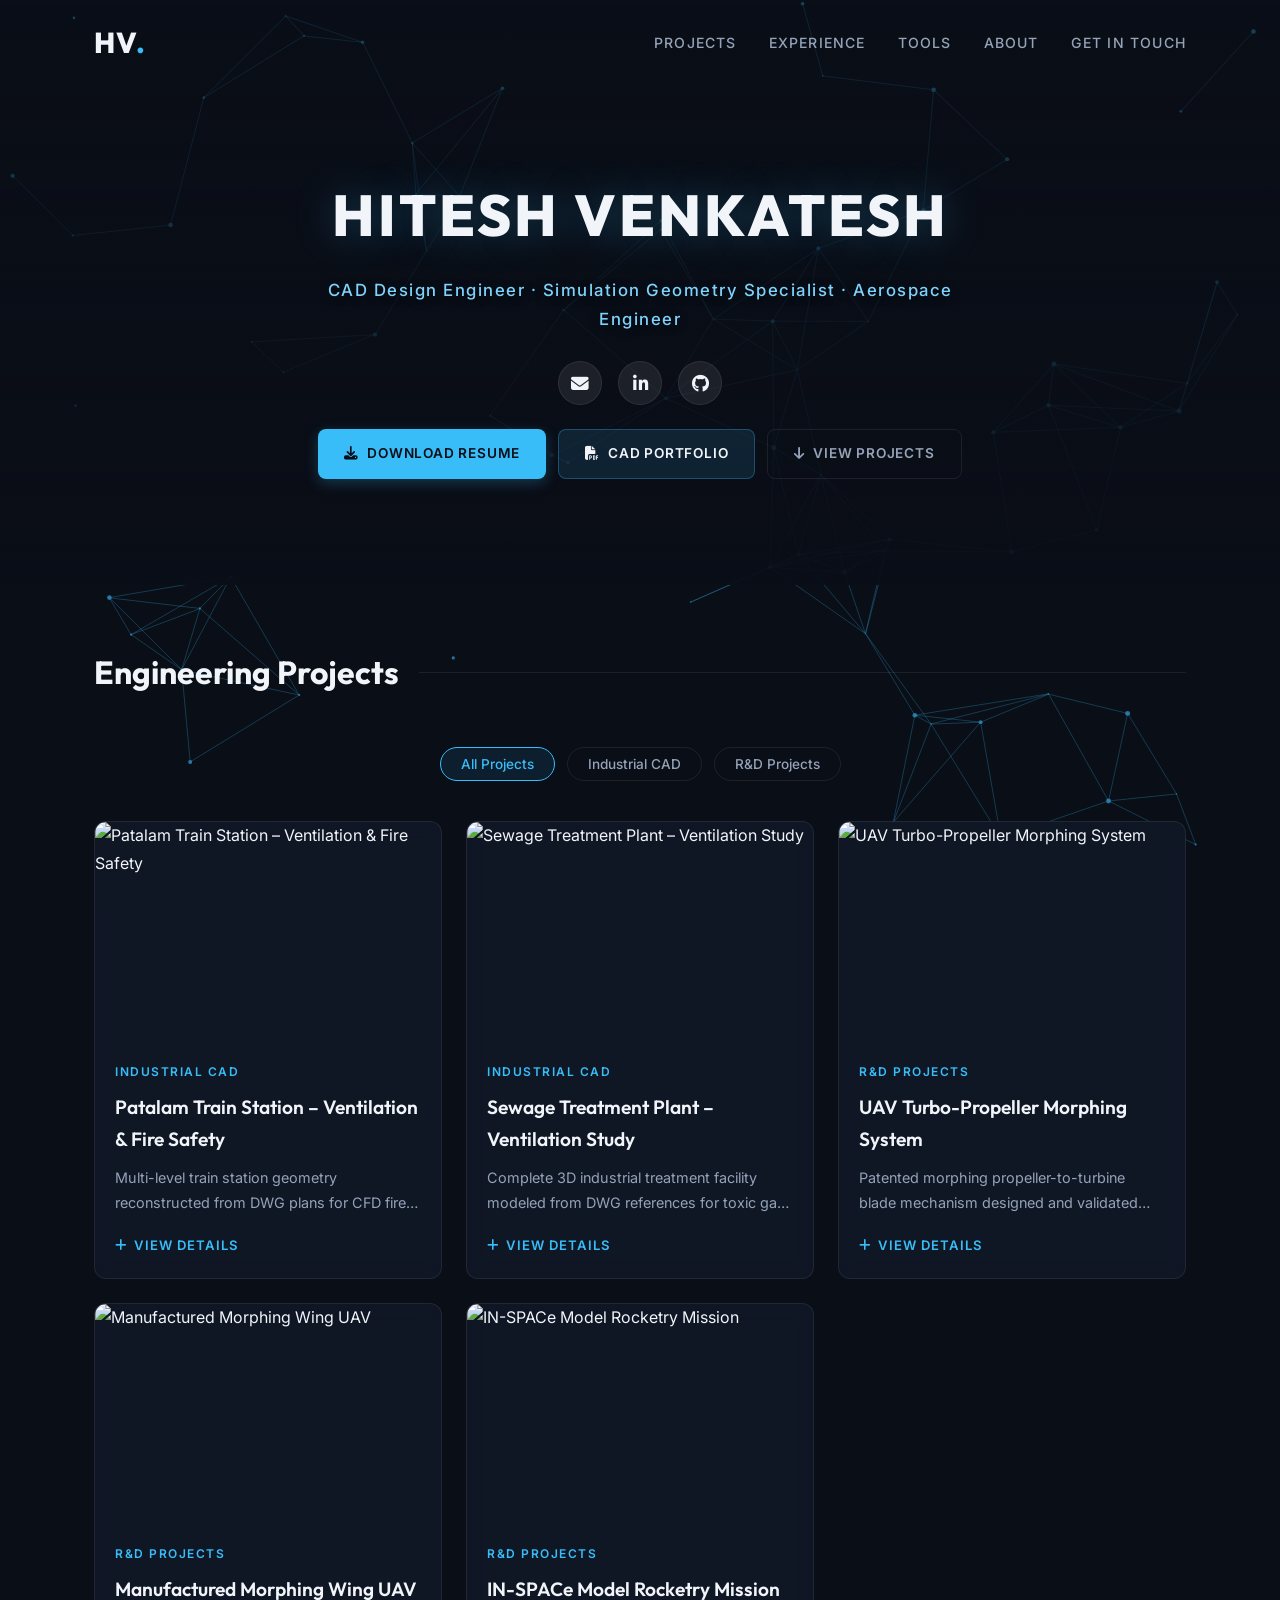
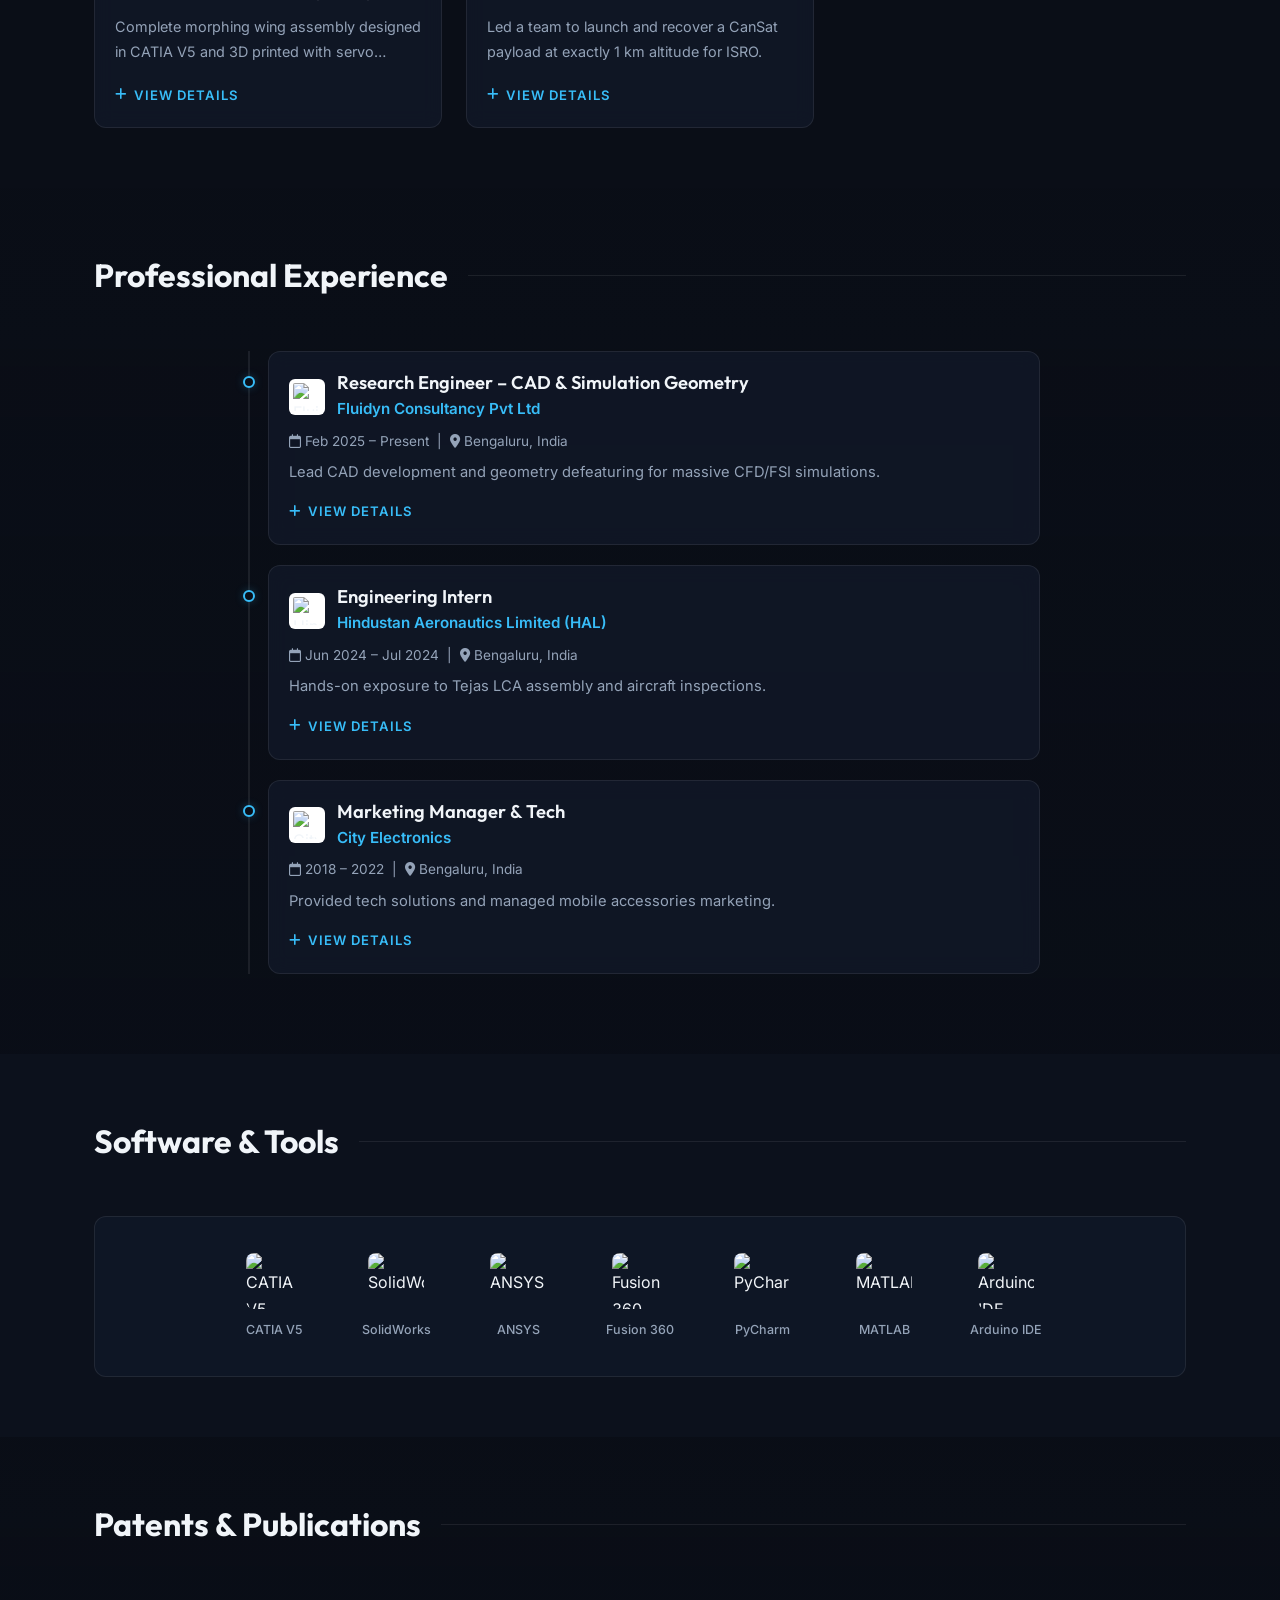
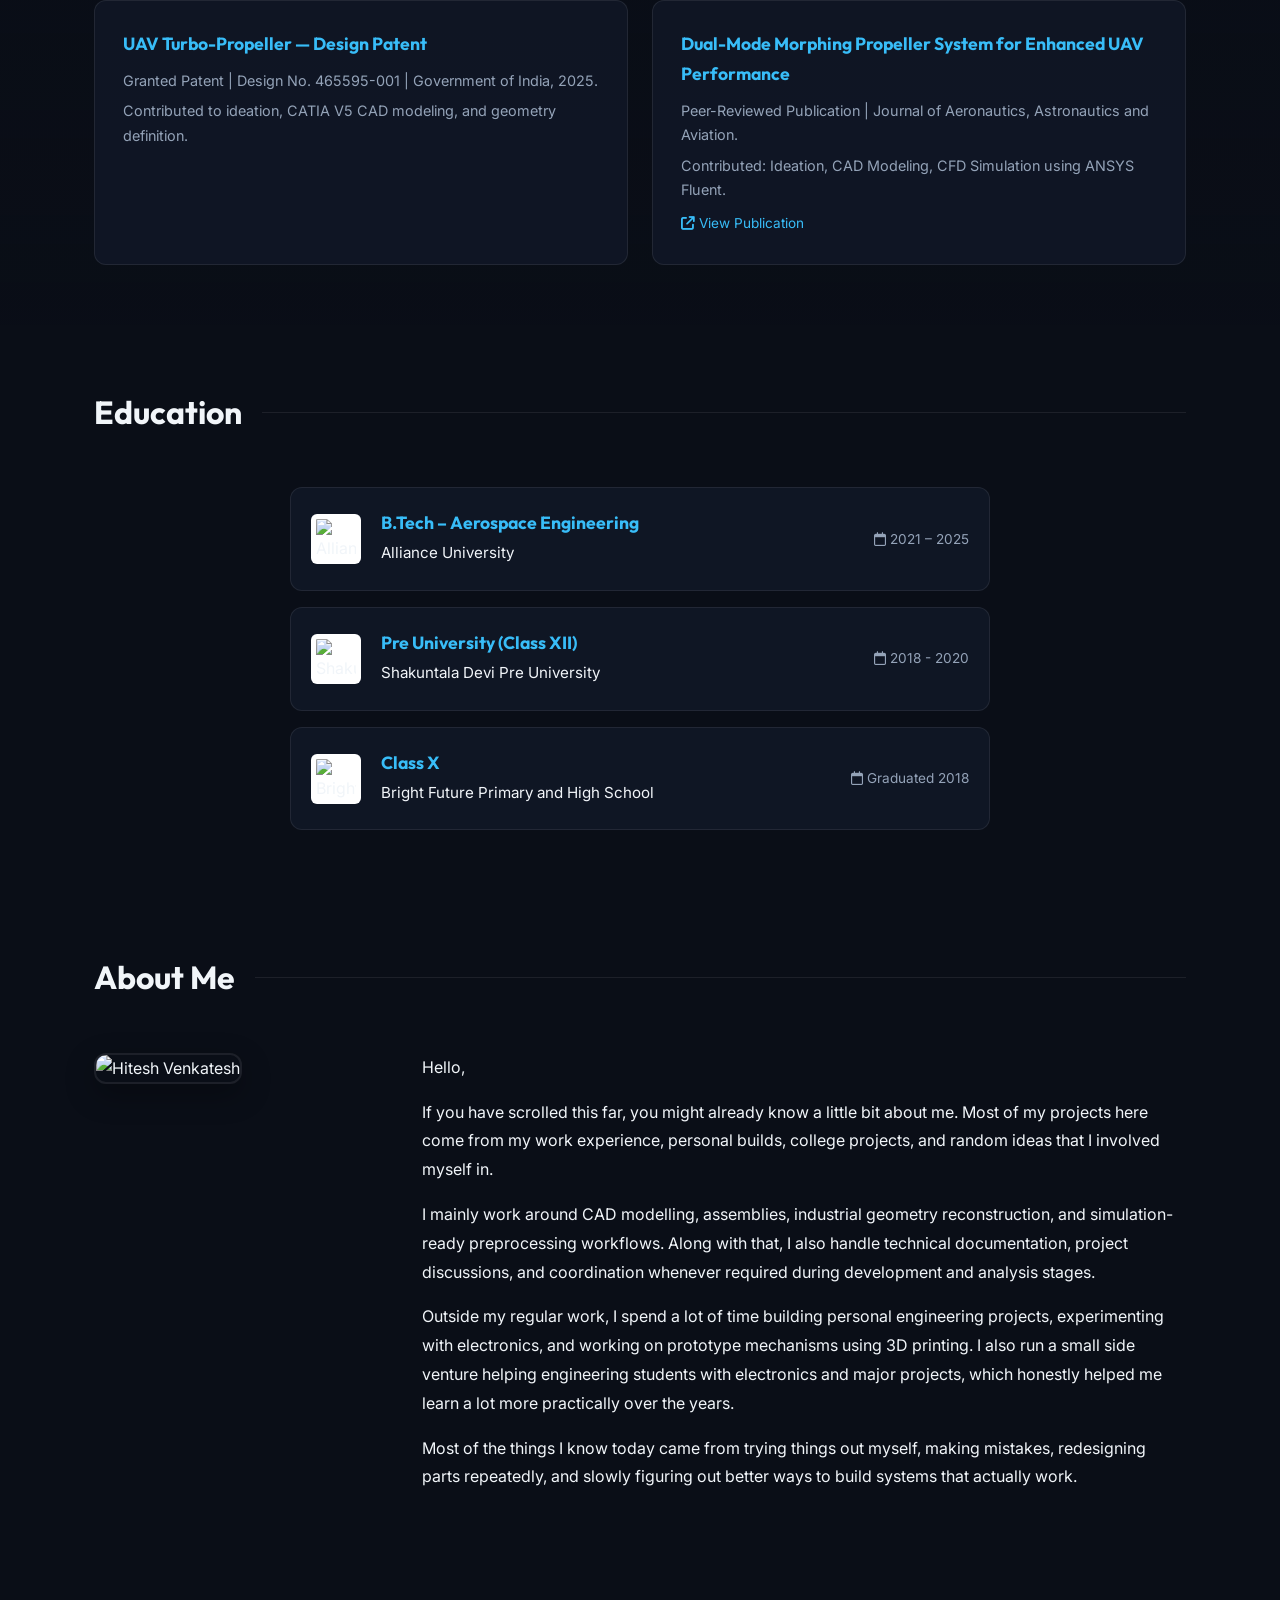
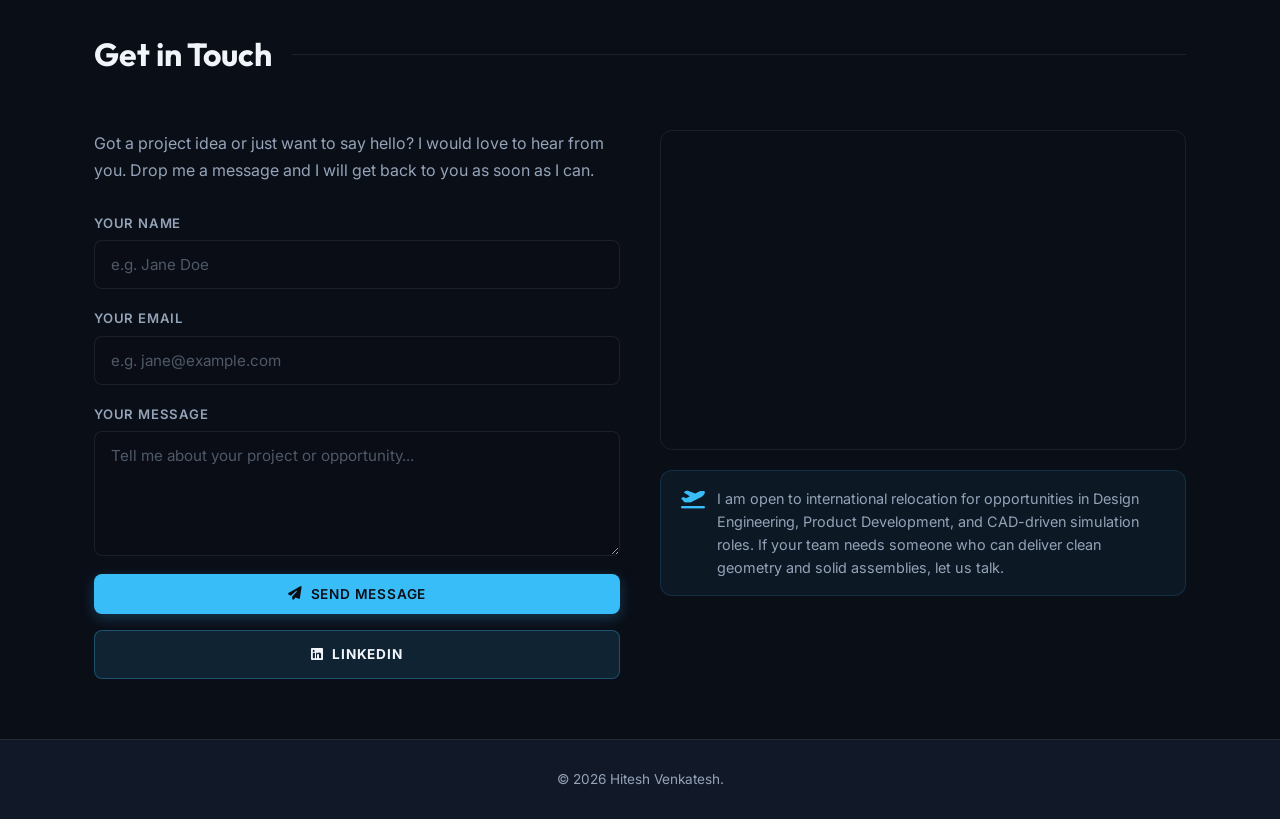
==== commit 61d6eee5: "Add files via upload Added Linked in contact button in "Contact Section"" ====
--- a/cad-designer/index.html
+++ b/cad-designer/index.html
@@ -206,6 +206,9 @@
                                 <i class="fa-solid fa-paper-plane"></i> Send Message
                             </button>
                         </form>
+                        <a id="btn-contact-linkedin" href="#" target="_blank" class="btn btn-secondary btn-full" style="margin-top: 16px;">
+                            <i class="fa-brands fa-linkedin"></i> <strong>LinkedIn</strong>
+                        </a>
                     </div>
 
                     <!-- Right: Google Maps + Relocation Note -->
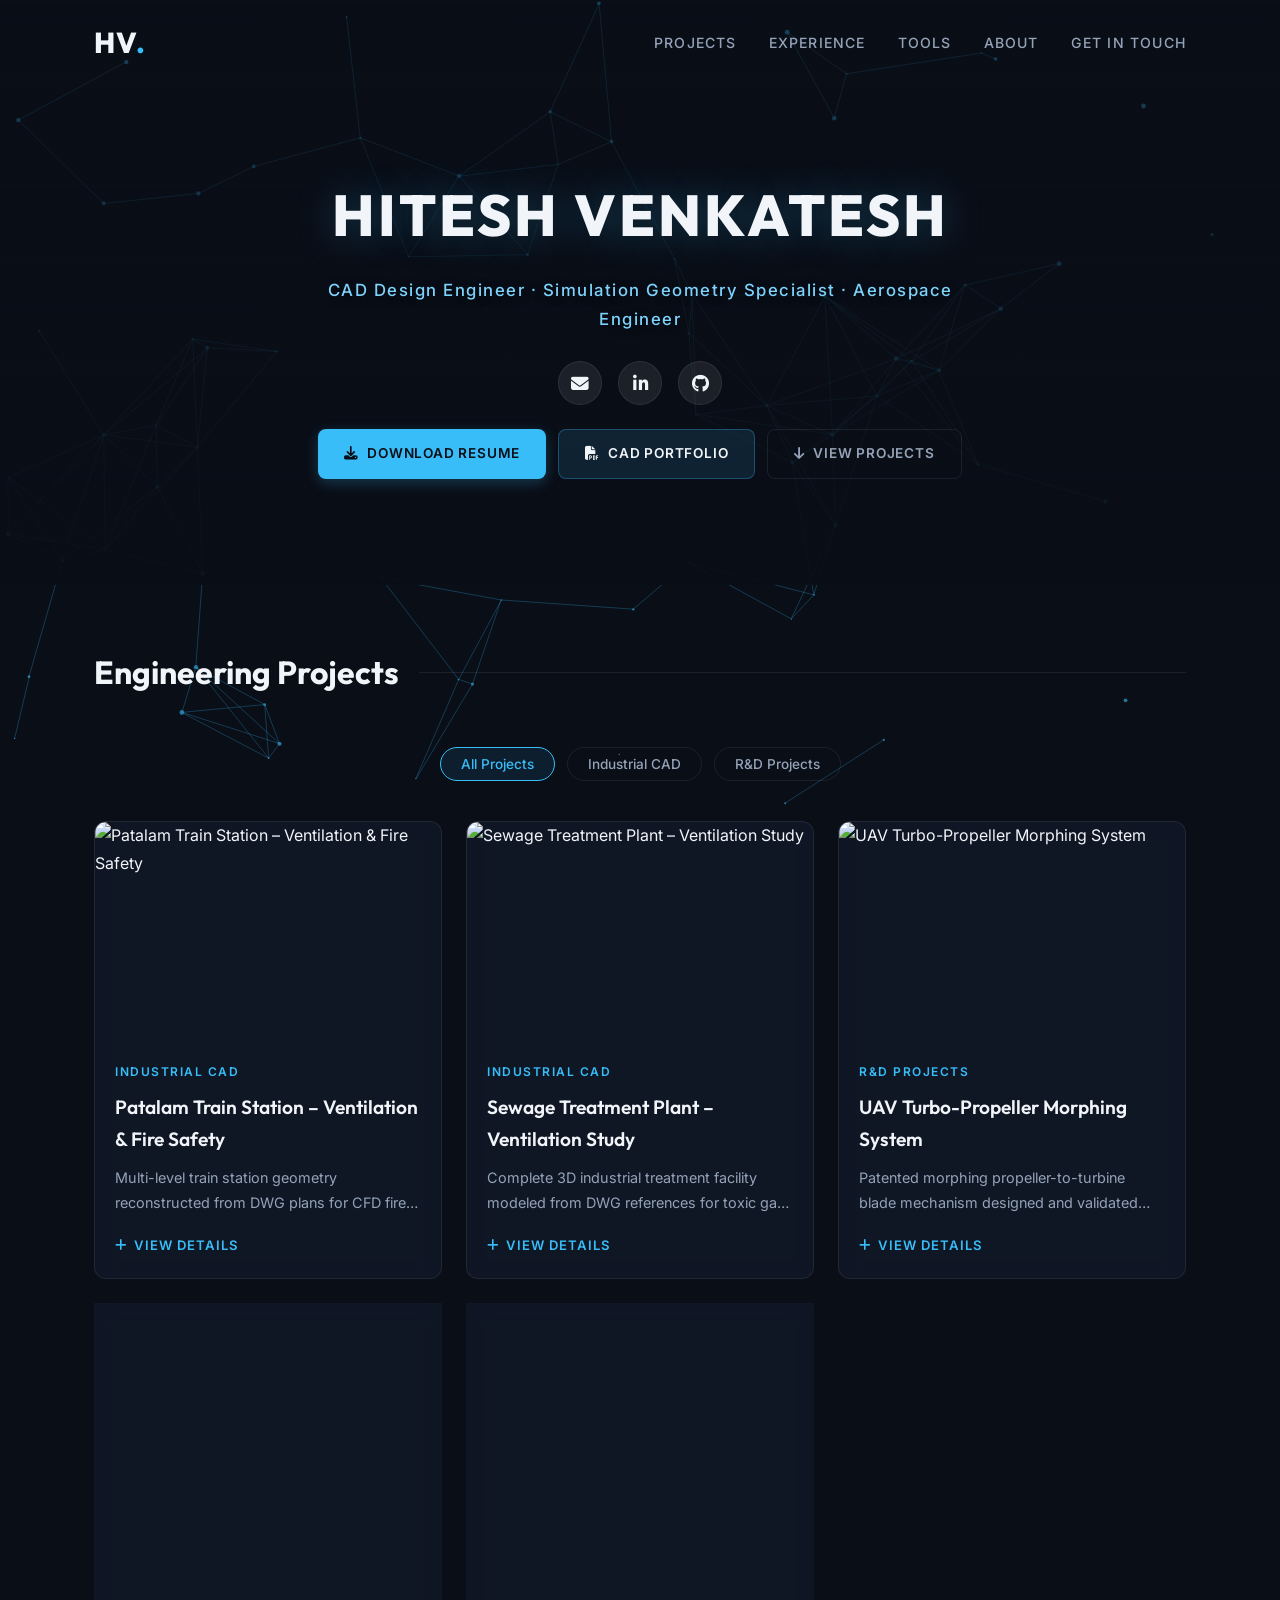
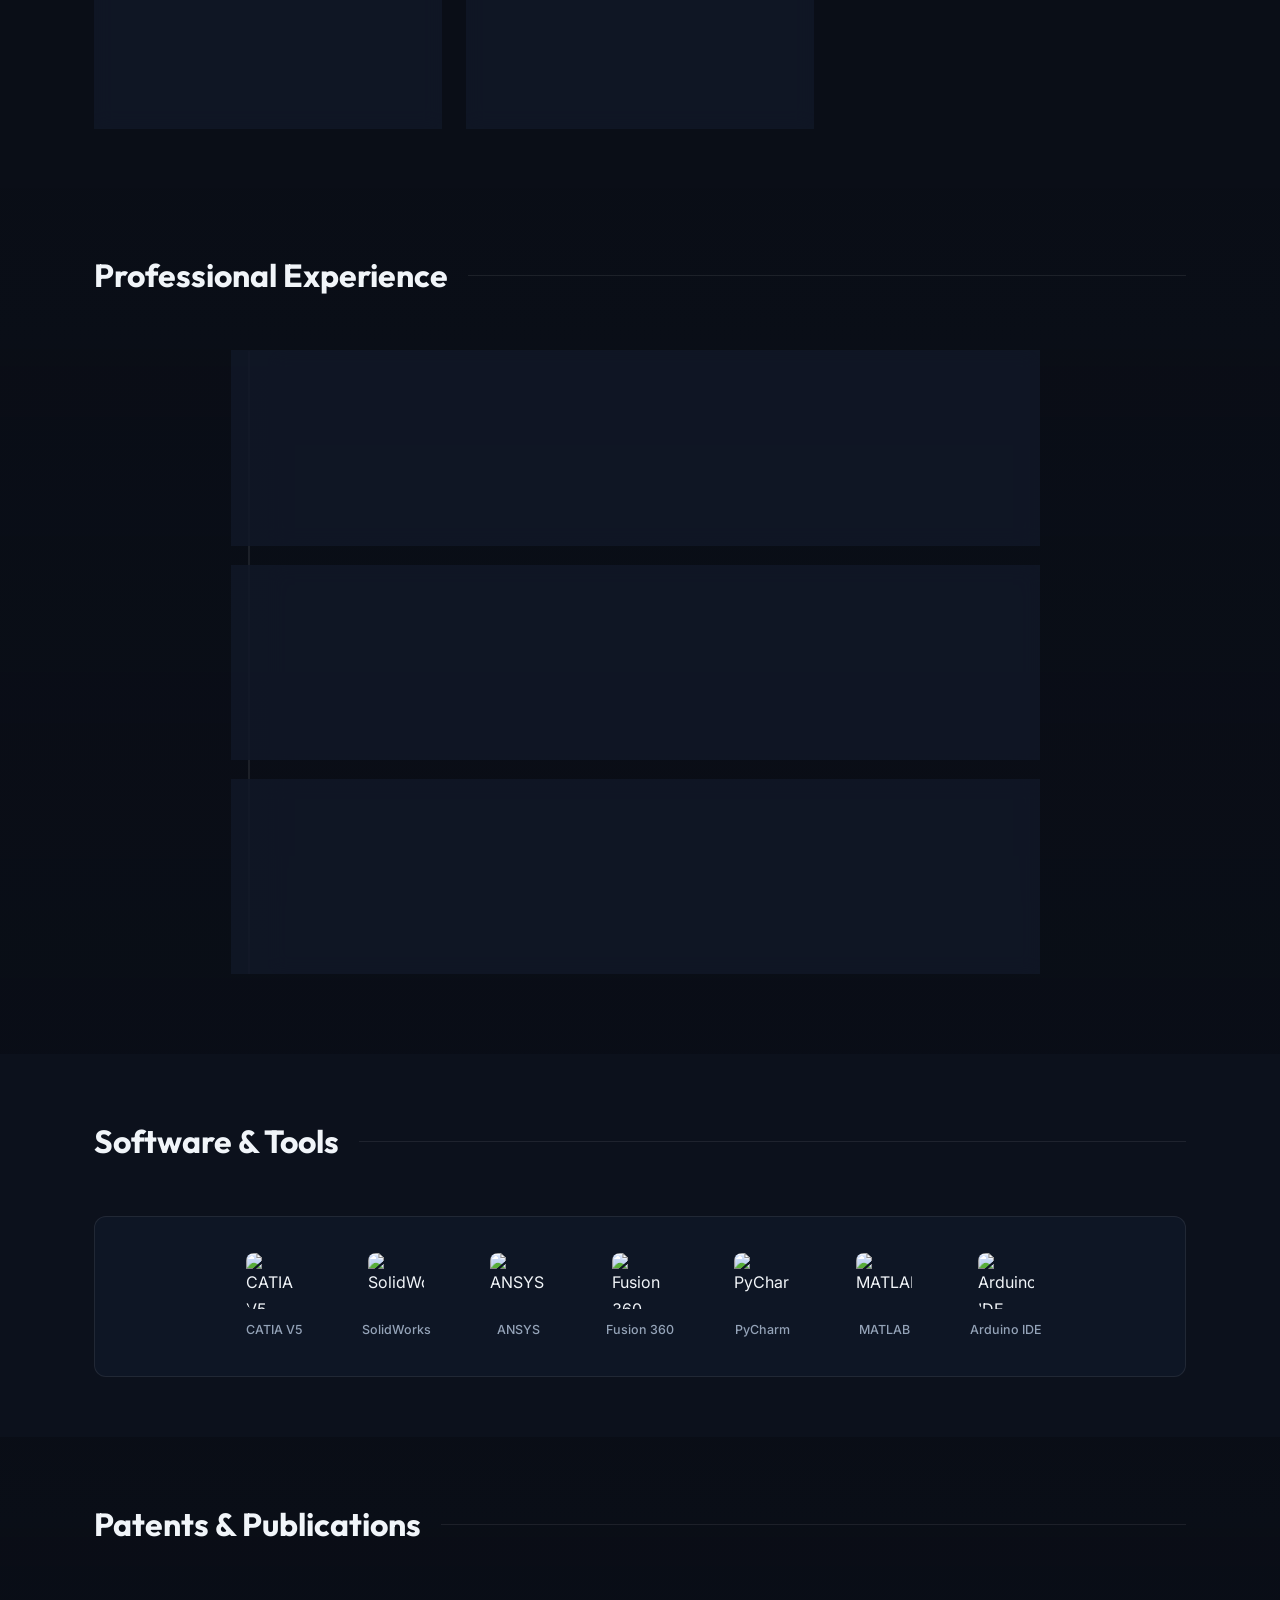
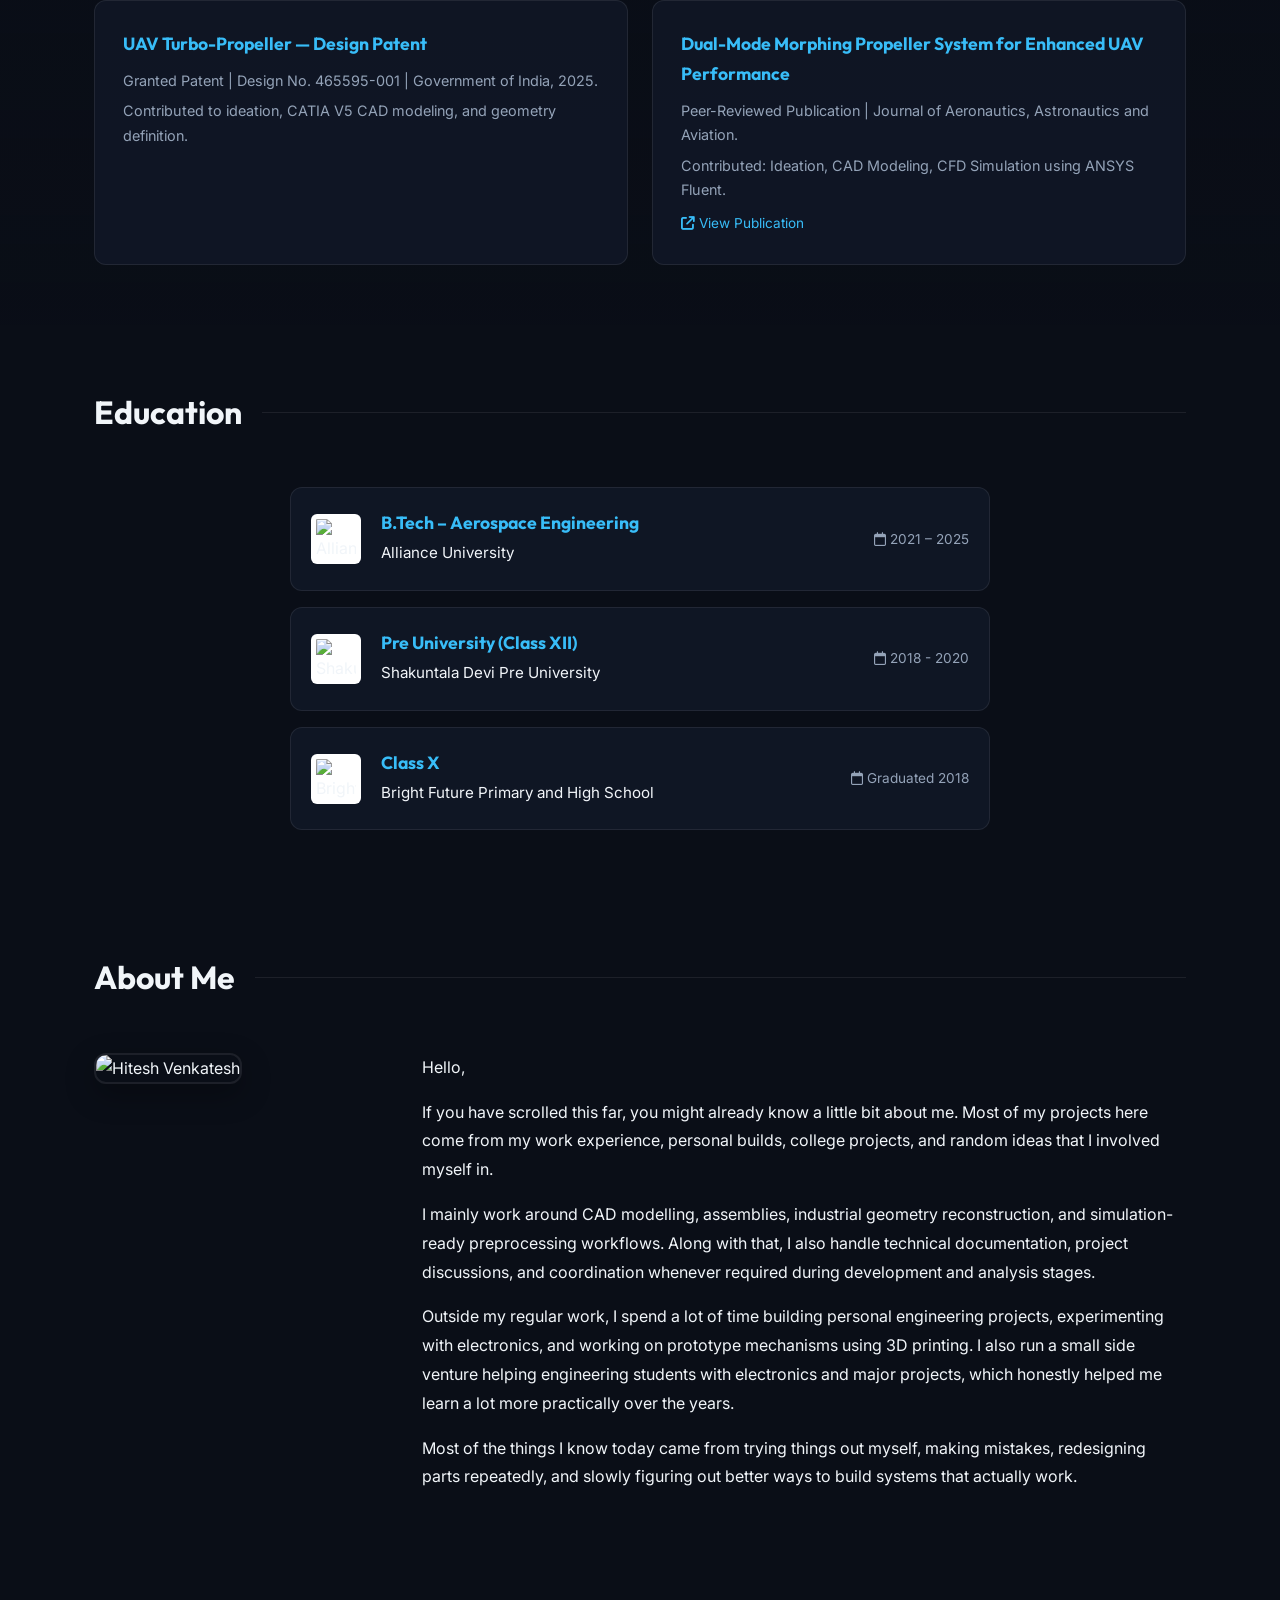
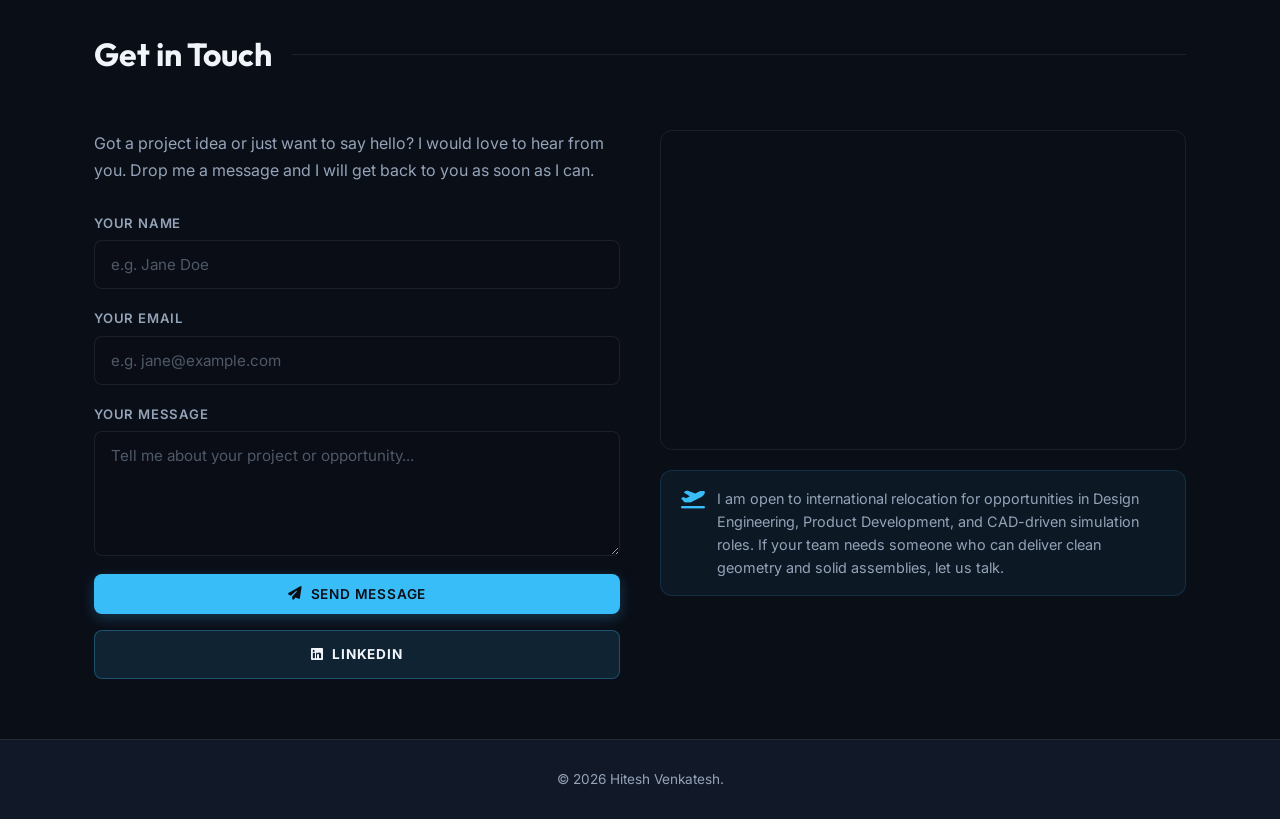
==== commit 73ac4a4b: "Install and Configure Vercel Web Analytics ## Vercel Web Analytics Installation  Successfully instal" ====
--- a/cad-designer/index.html
+++ b/cad-designer/index.html
@@ -14,6 +14,9 @@
         rel="stylesheet">
     <link rel="stylesheet" href="https://cdnjs.cloudflare.com/ajax/libs/font-awesome/6.5.1/css/all.min.css">
     <link rel="stylesheet" href="css/styles.css?v=4">
+    
+    <!-- Vercel Web Analytics -->
+    <script defer src="https://cdn.vercel-insights.com/v1/script.js"></script>
 </head>
 
 <body>
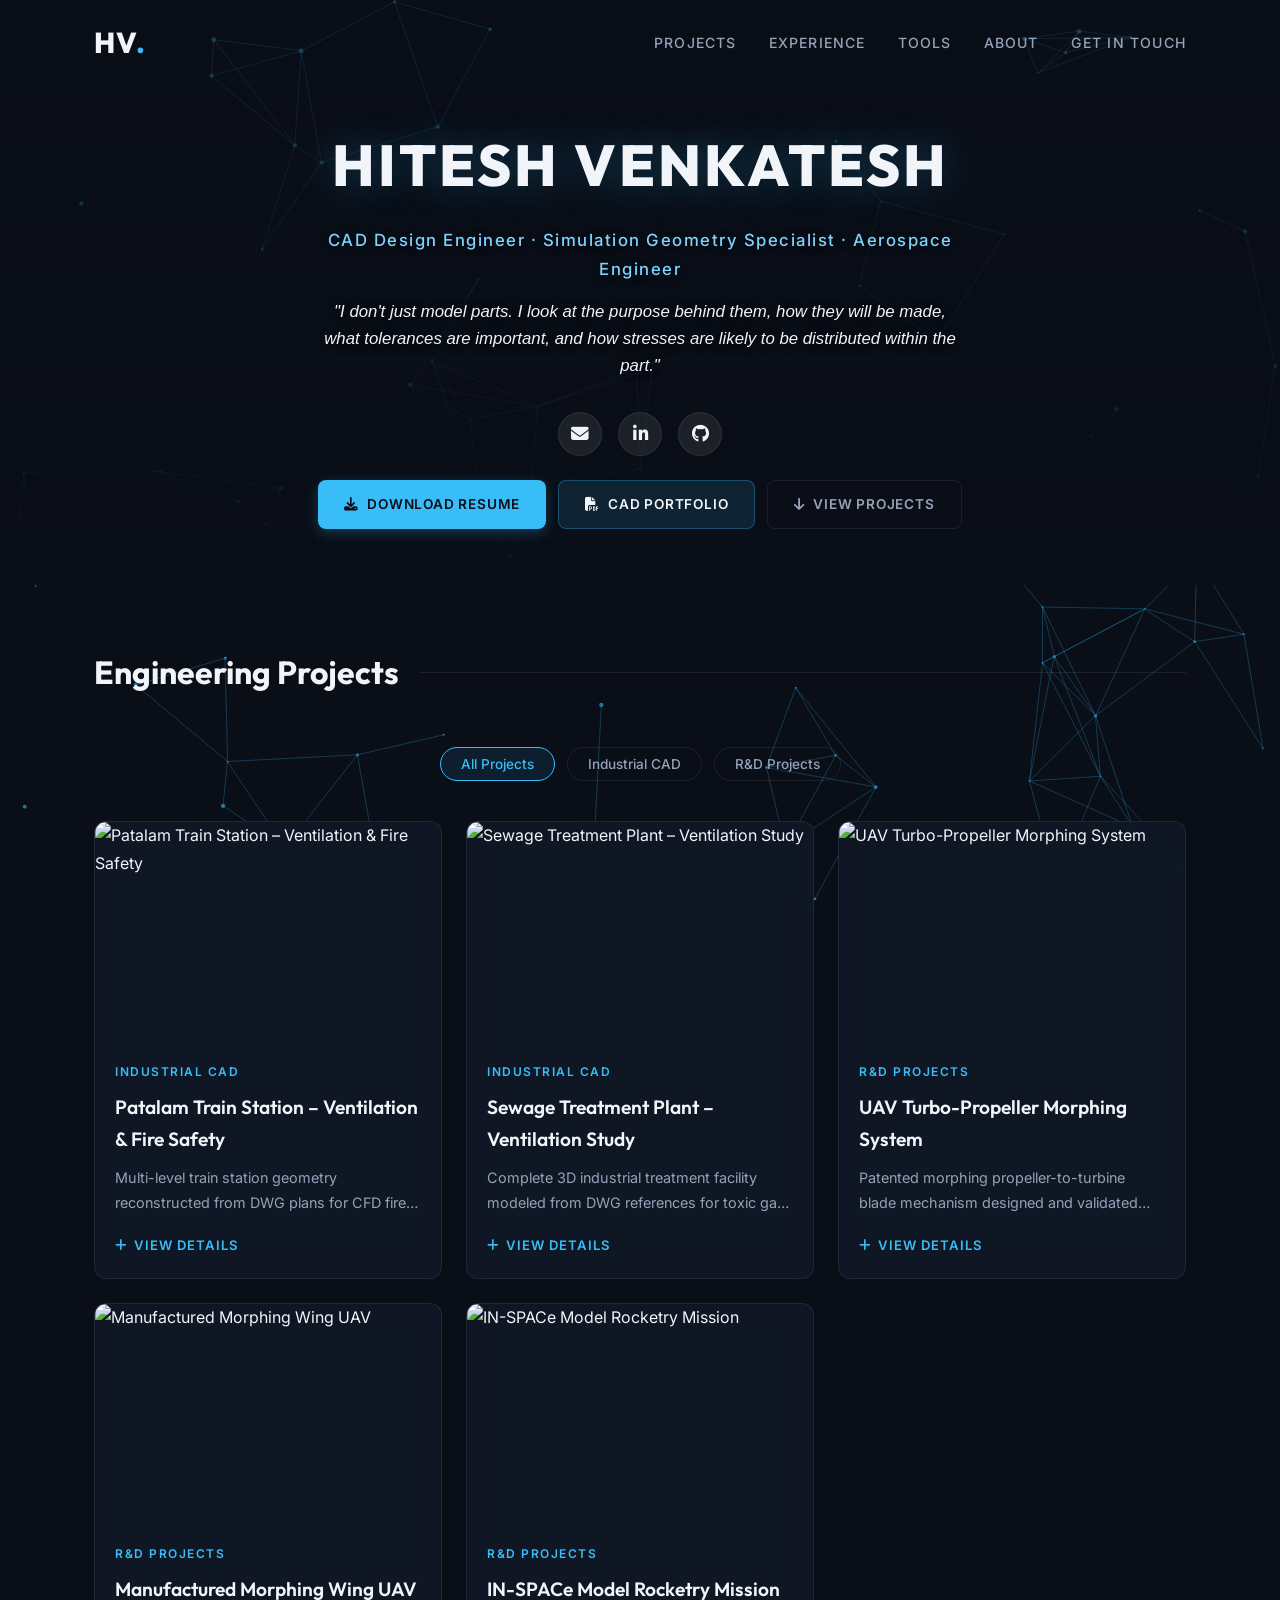
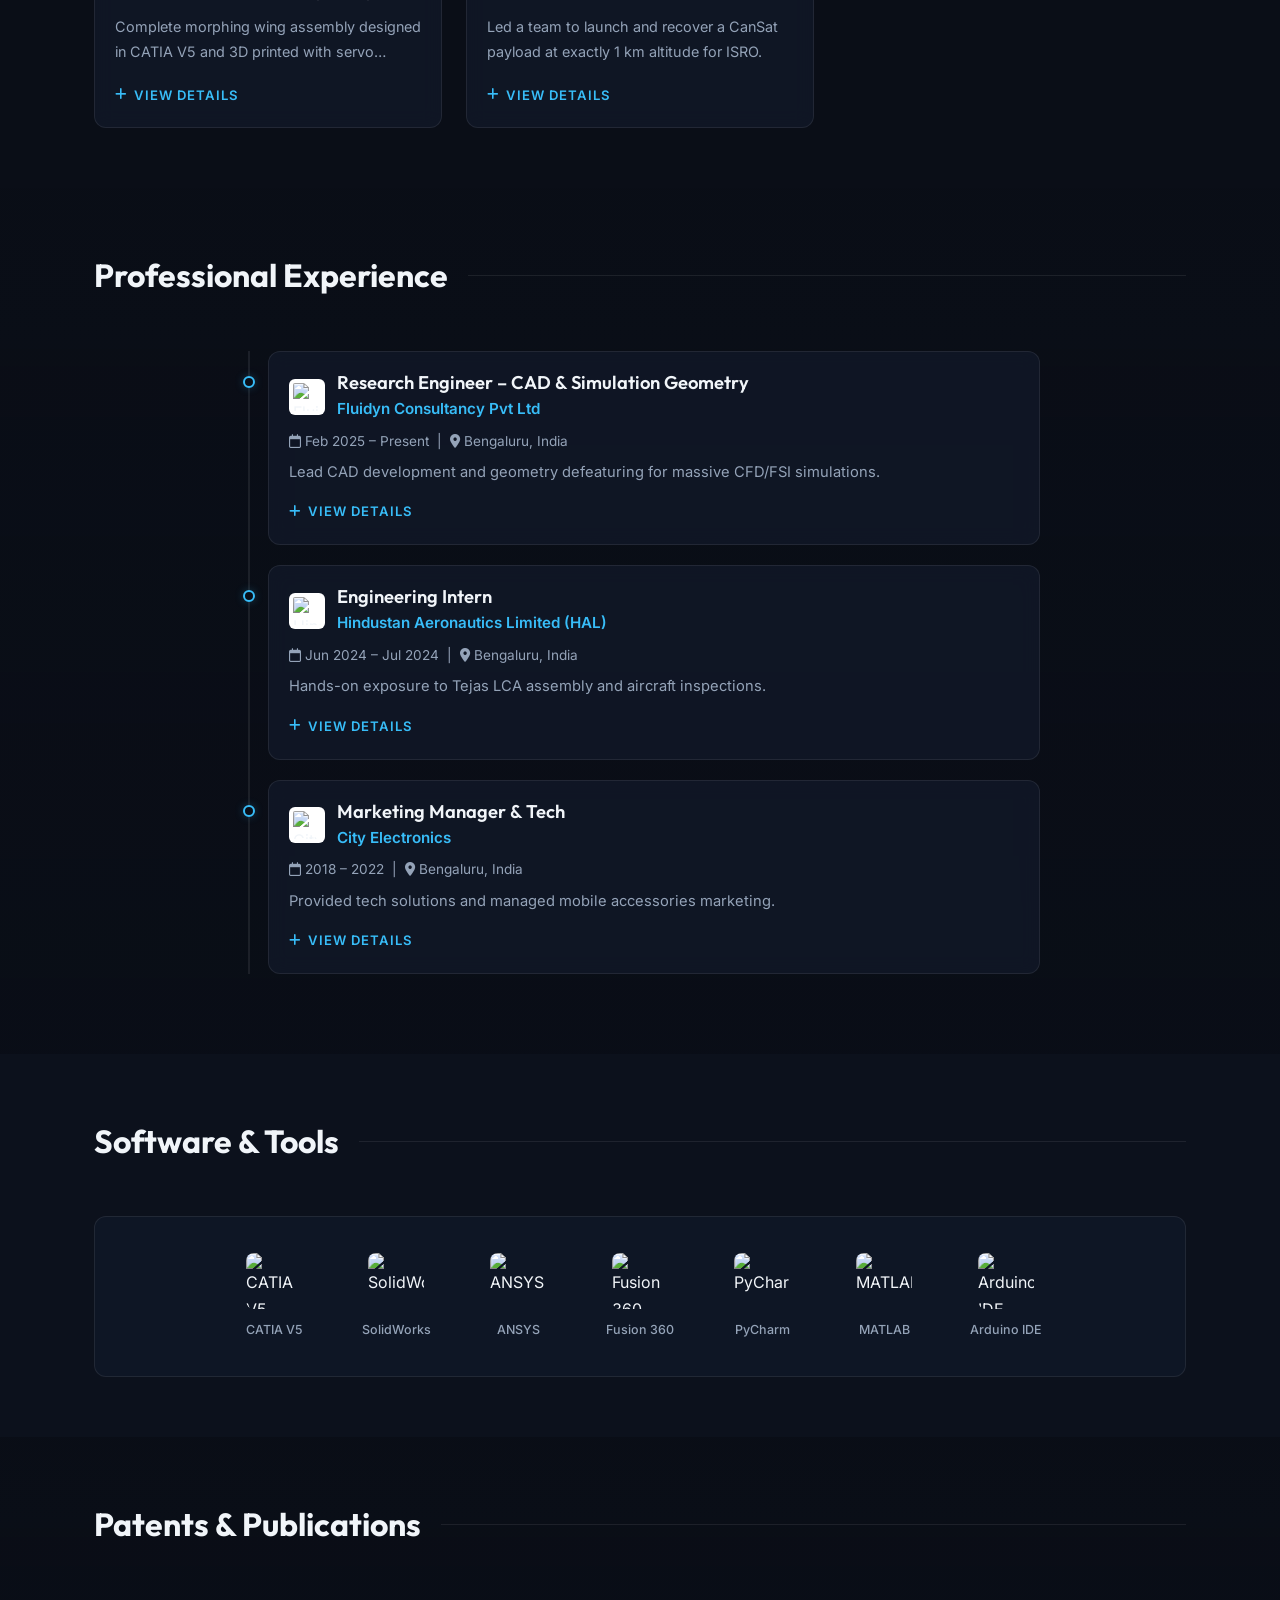
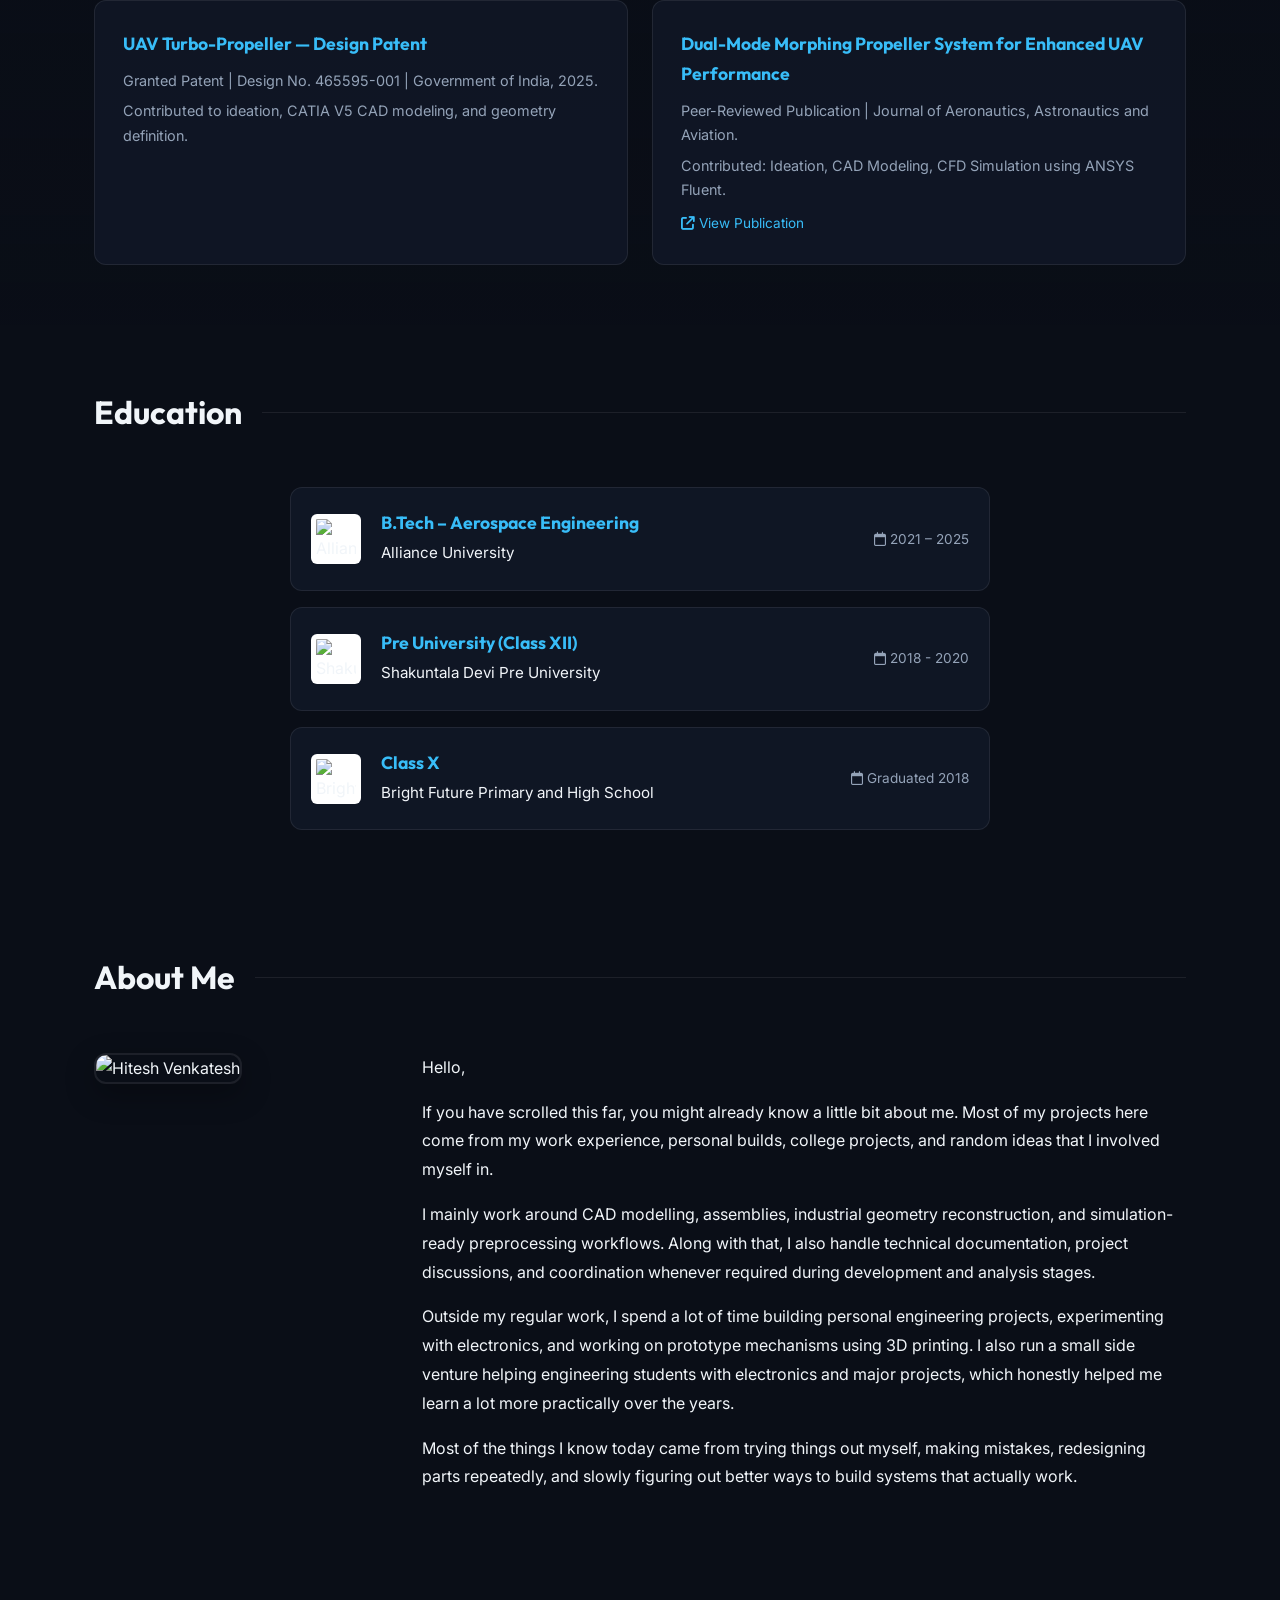
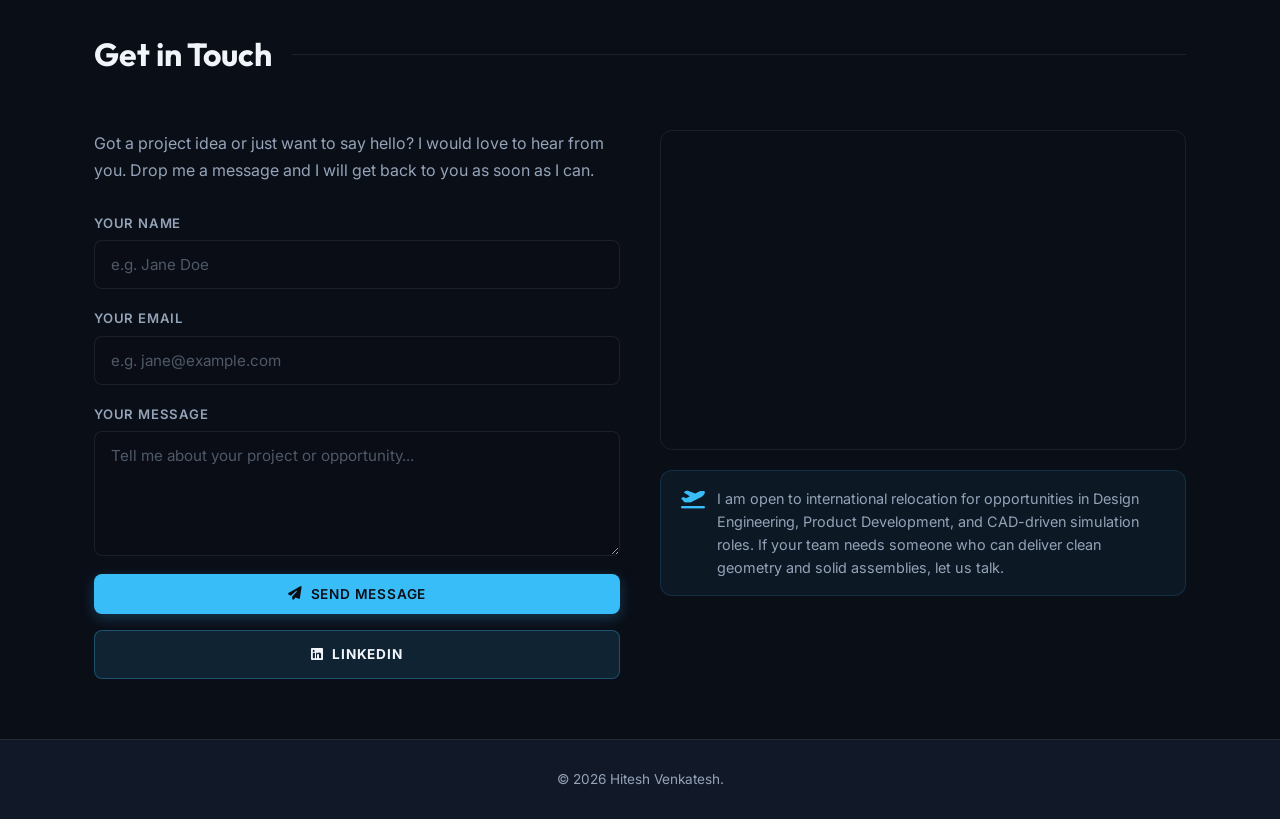
==== commit 744efaad: "Add quote to hero section" ====
--- a/cad-designer/index.html
+++ b/cad-designer/index.html
@@ -14,9 +14,6 @@
         rel="stylesheet">
     <link rel="stylesheet" href="https://cdnjs.cloudflare.com/ajax/libs/font-awesome/6.5.1/css/all.min.css">
     <link rel="stylesheet" href="css/styles.css?v=4">
-    
-    <!-- Vercel Web Analytics -->
-    <script defer src="https://cdn.vercel-insights.com/v1/script.js"></script>
 </head>
 
 <body>
@@ -48,6 +45,7 @@
         <div class="hero-content">
             <h1 id="hero-name" class="hero-name">HITESH VENKATESH</h1>
             <p id="hero-roles" class="hero-roles"></p>
+            <p id="hero-quote" class="hero-quote"></p>
 
             <!-- Social Icon Buttons -->
             <div class="hero-icons">
--- a/cad-designer/css/styles.css
+++ b/cad-designer/css/styles.css
@@ -99,8 +99,14 @@
 }
 .hero-roles {
     font-size: 1.05rem; color: var(--accent-light); font-weight: 500;
-    letter-spacing: 1.5px; margin-bottom: 28px;
+    letter-spacing: 1.5px; margin-bottom: 16px;
     text-shadow: 0 2px 8px rgba(0,0,0,0.6);
+}
+.hero-quote {
+    font-size: 1.05rem; color: var(--text-primary); font-style: italic;
+    max-width: 650px; margin: 0 auto 32px auto; line-height: 1.6;
+    text-shadow: 0 2px 8px rgba(0,0,0,0.8);
+    font-weight: 400;
 }
 
 /* Hero Icon Buttons */
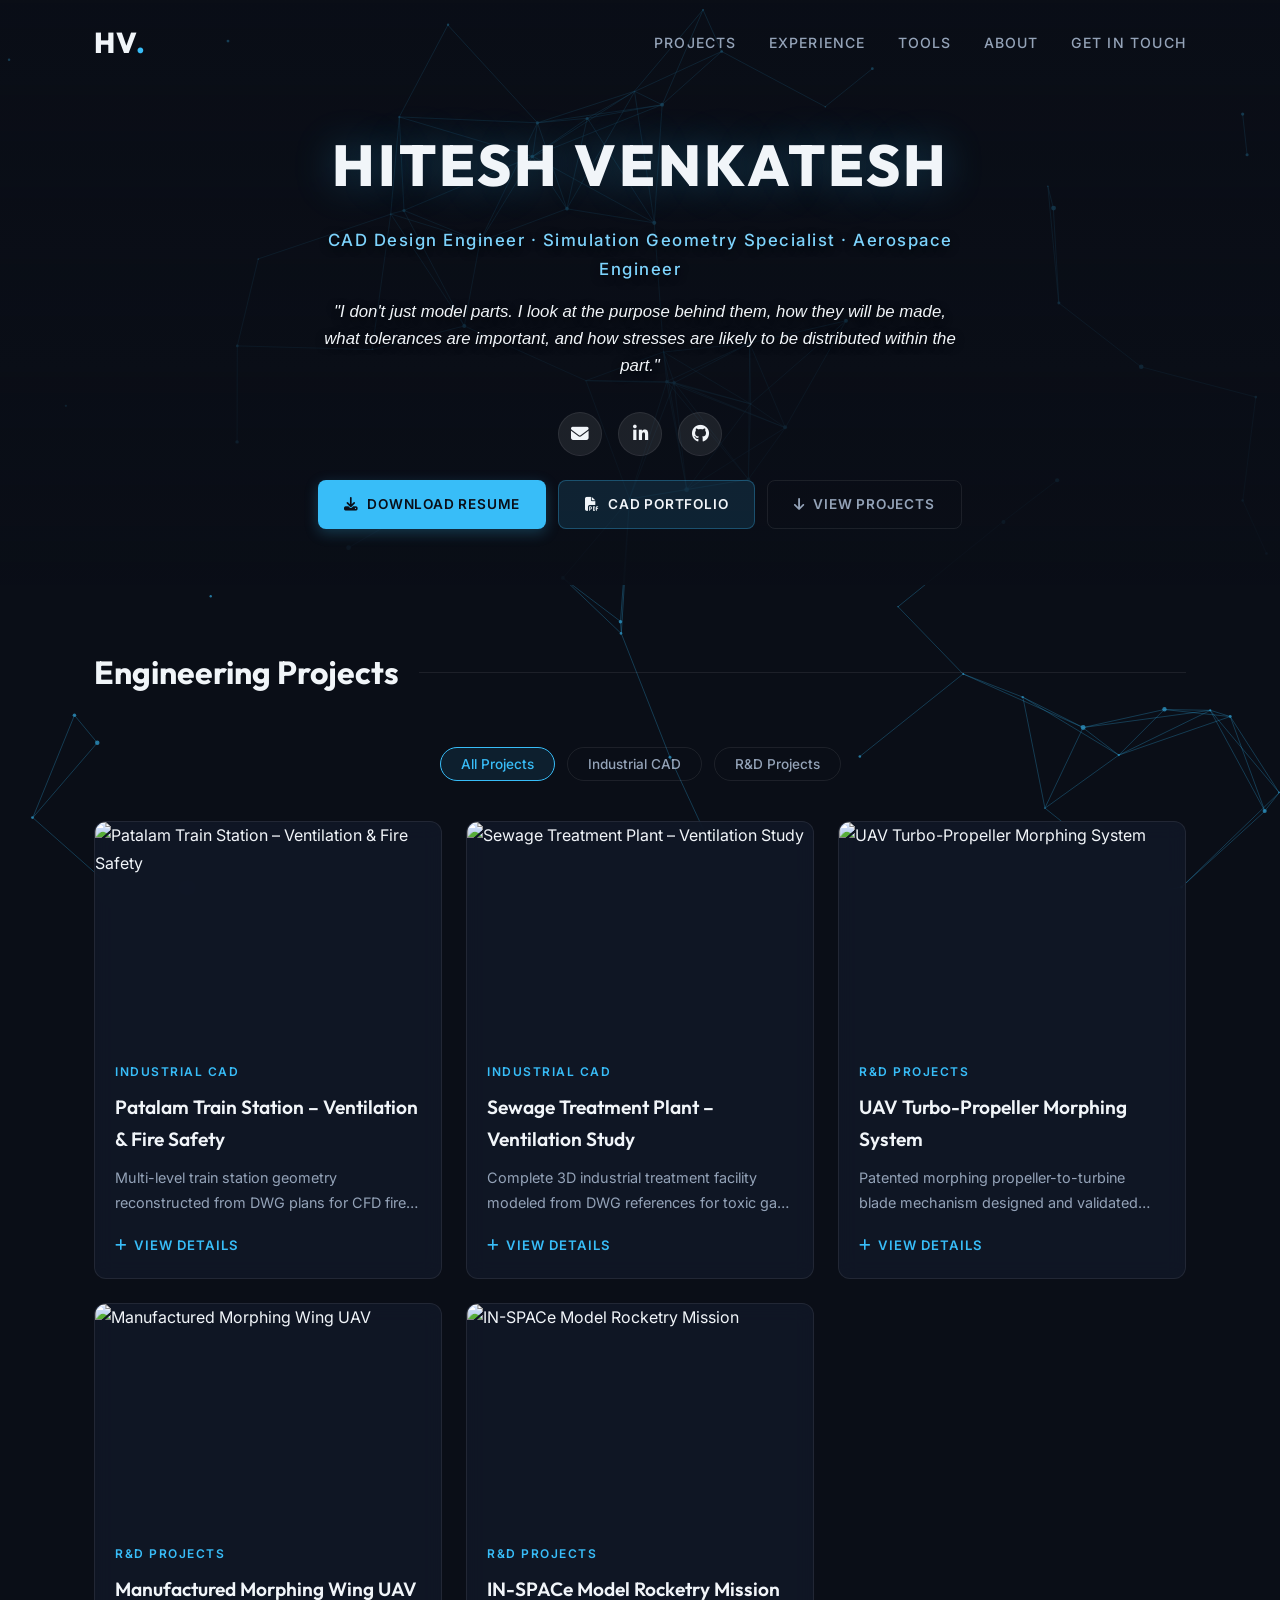
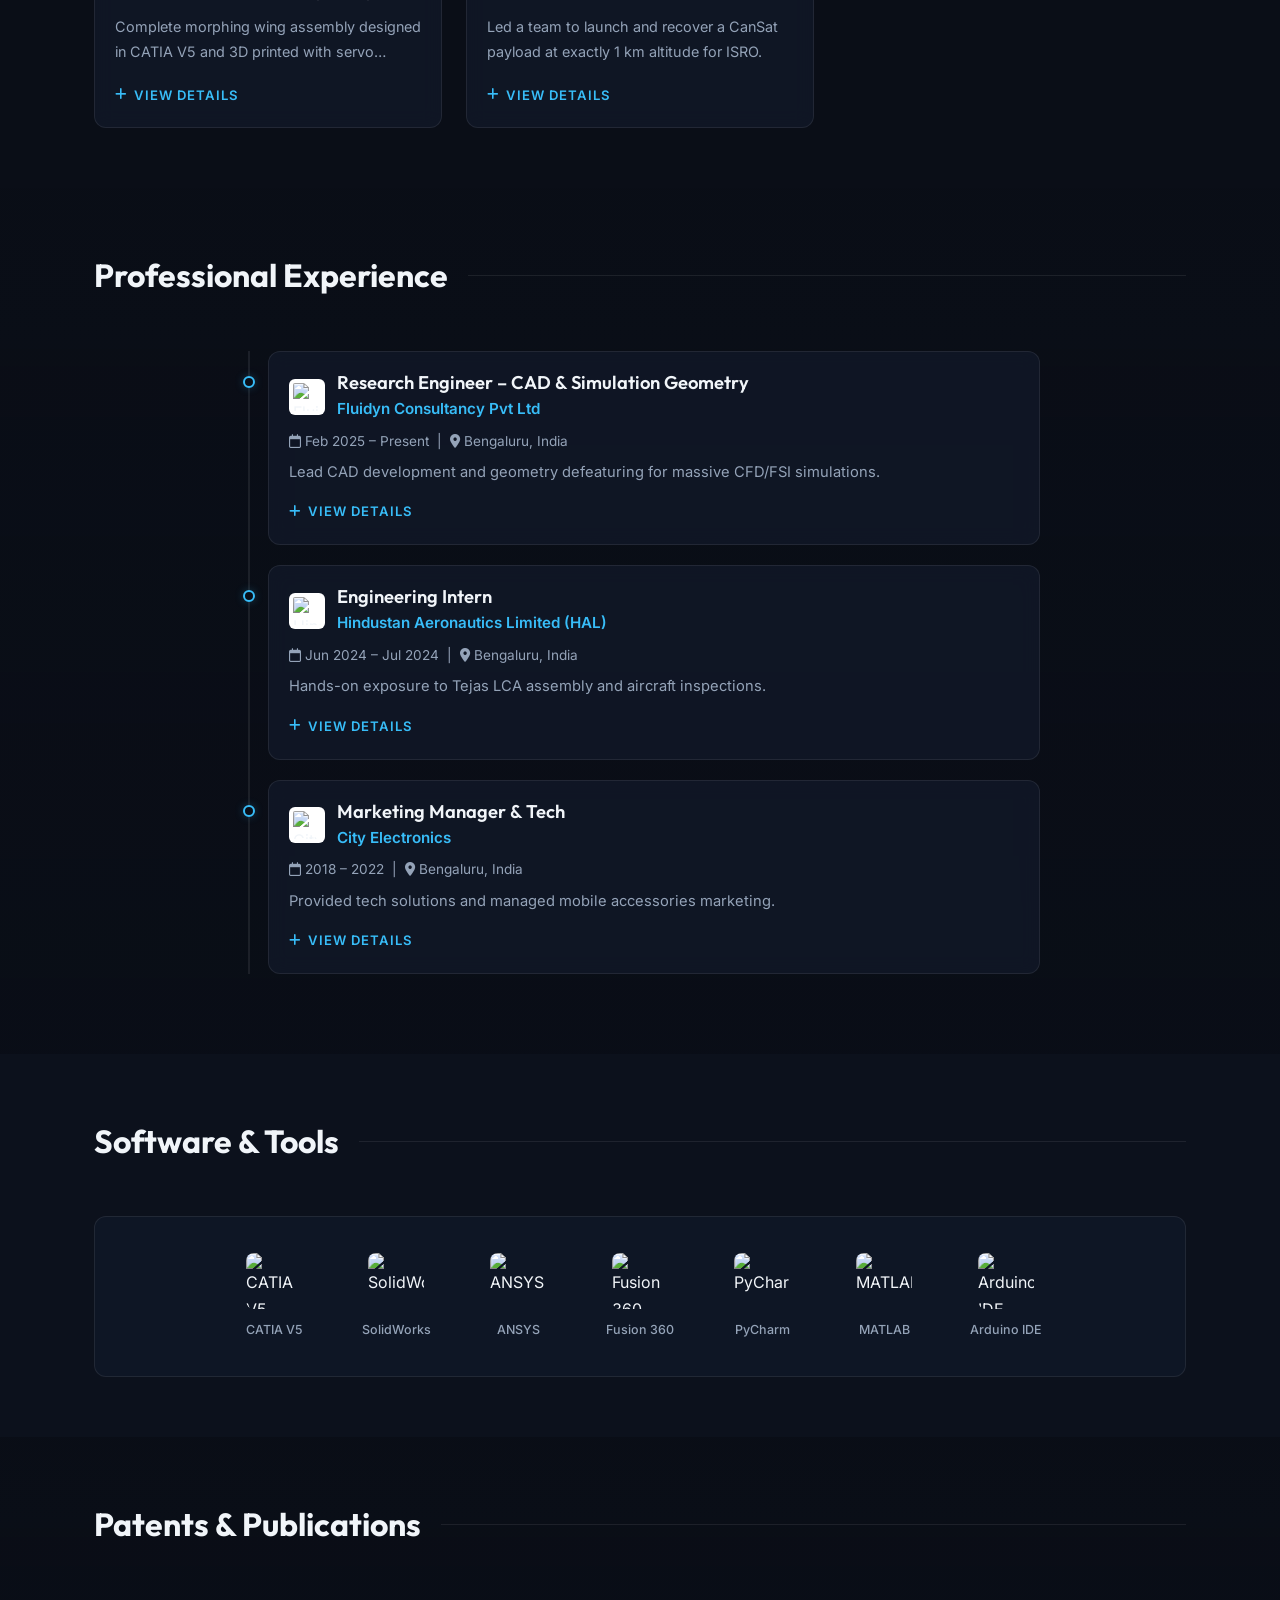
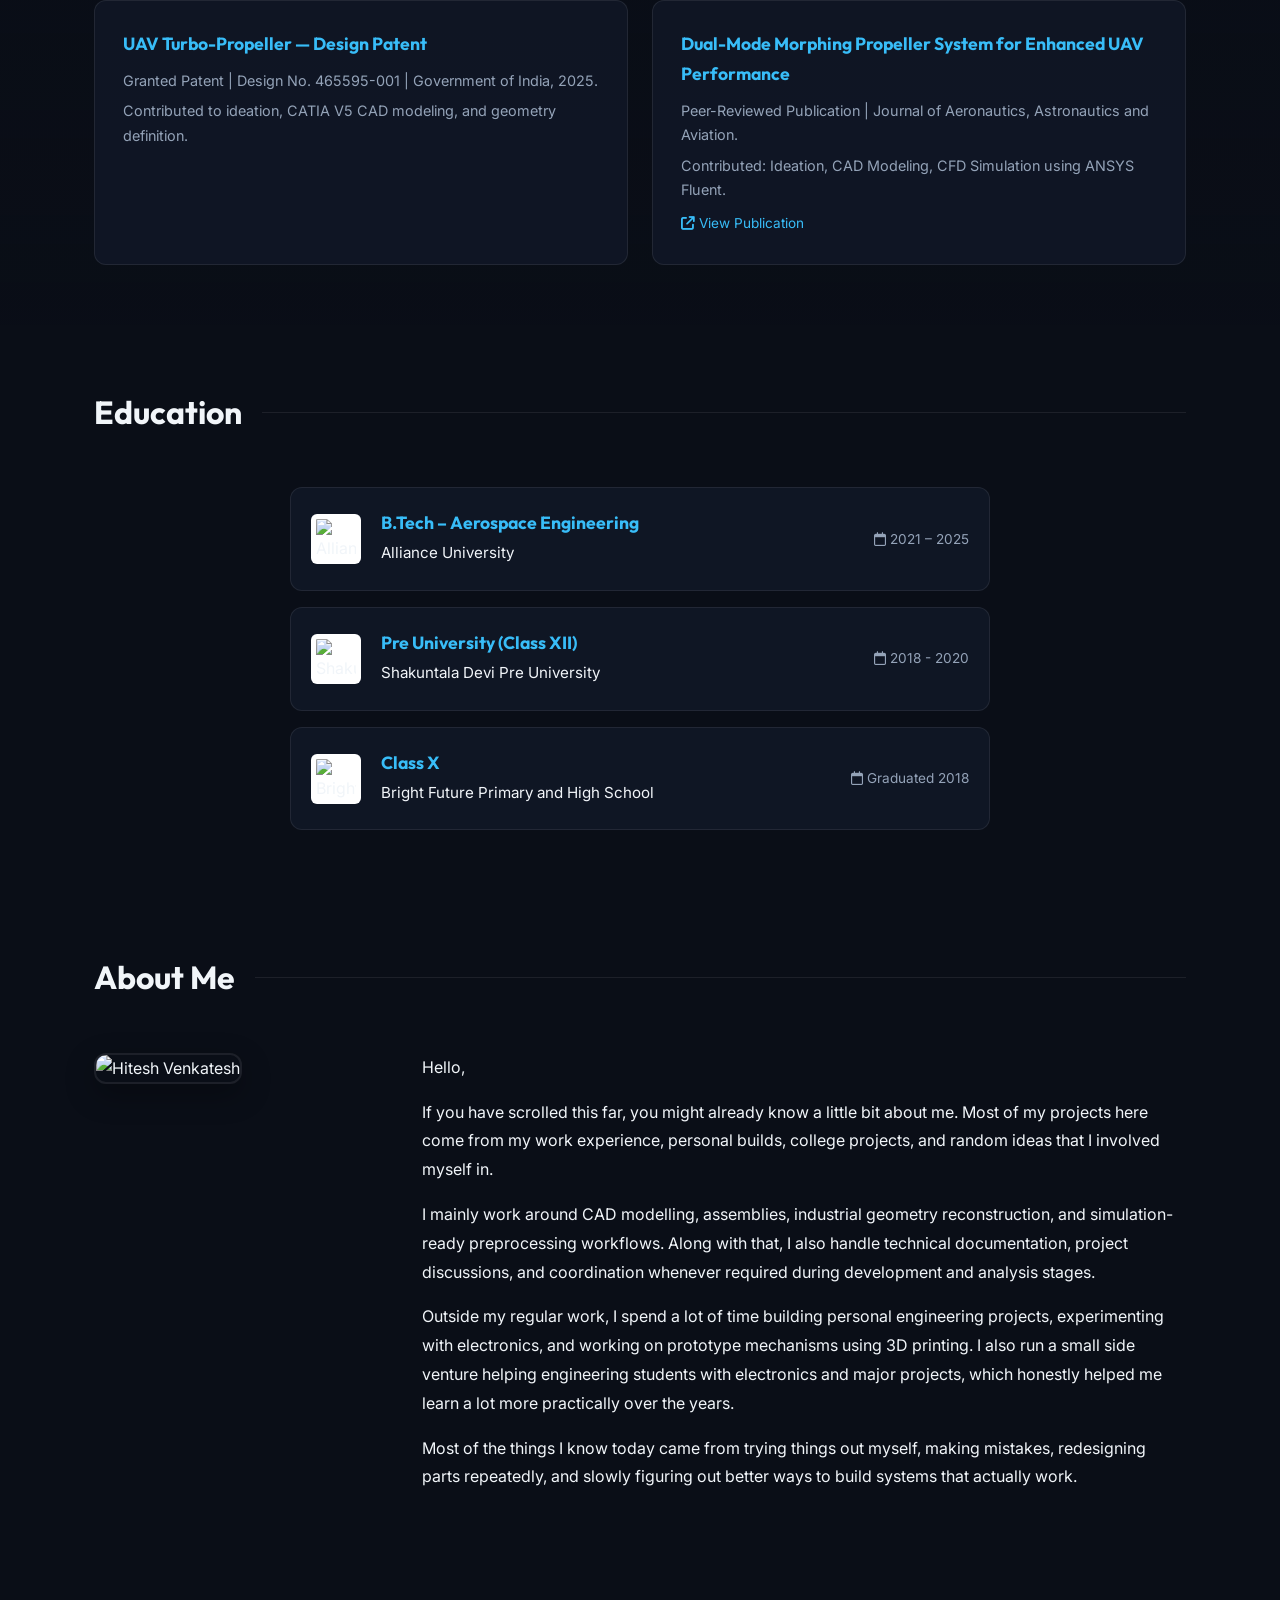
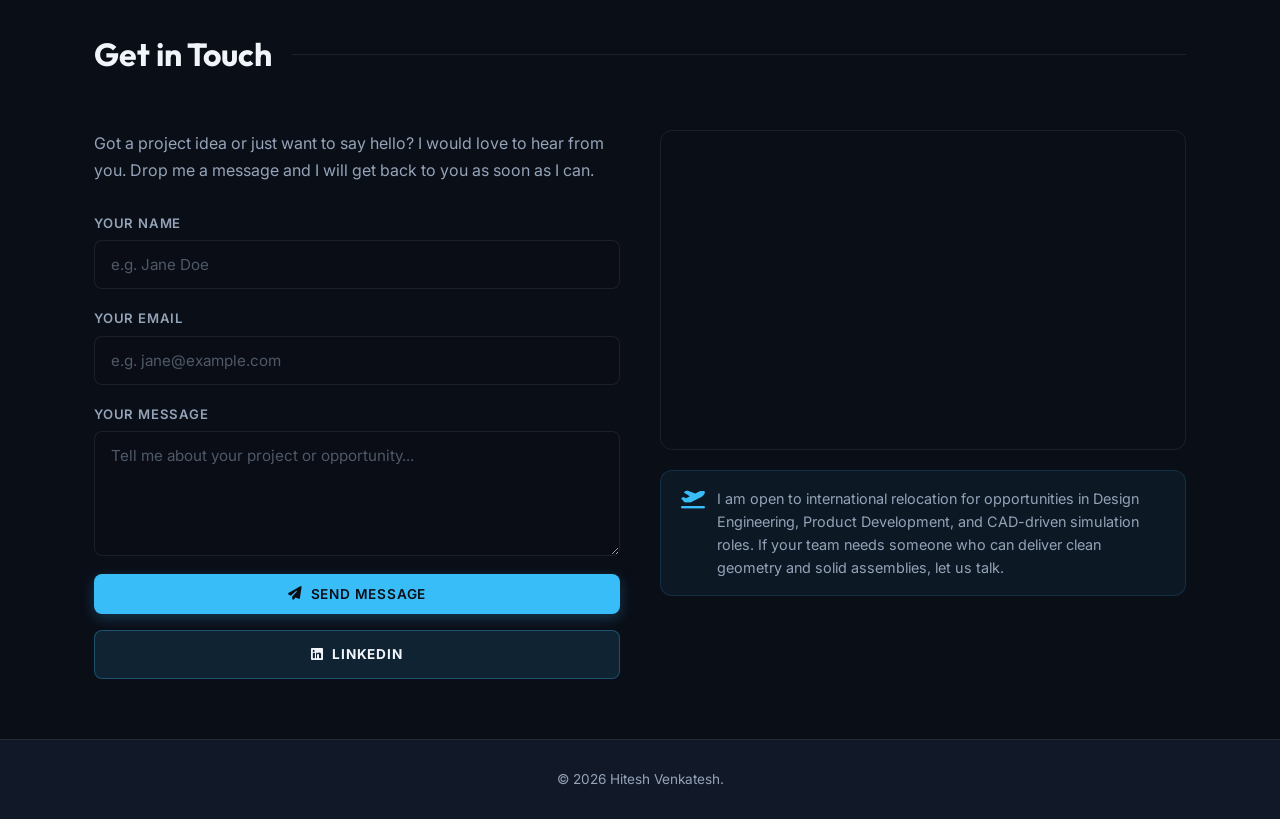
==== commit 3bbb9d2a: "Merge 73ac4a4bd20a00a8a19b1e6f5e0324dbdf8e1722 into 744efaade9a0a9a64042dc7f5fdce787bd7b306c" ====
--- a/cad-designer/index.html
+++ b/cad-designer/index.html
@@ -14,6 +14,9 @@
         rel="stylesheet">
     <link rel="stylesheet" href="https://cdnjs.cloudflare.com/ajax/libs/font-awesome/6.5.1/css/all.min.css">
     <link rel="stylesheet" href="css/styles.css?v=4">
+    
+    <!-- Vercel Web Analytics -->
+    <script defer src="https://cdn.vercel-insights.com/v1/script.js"></script>
 </head>
 
 <body>
